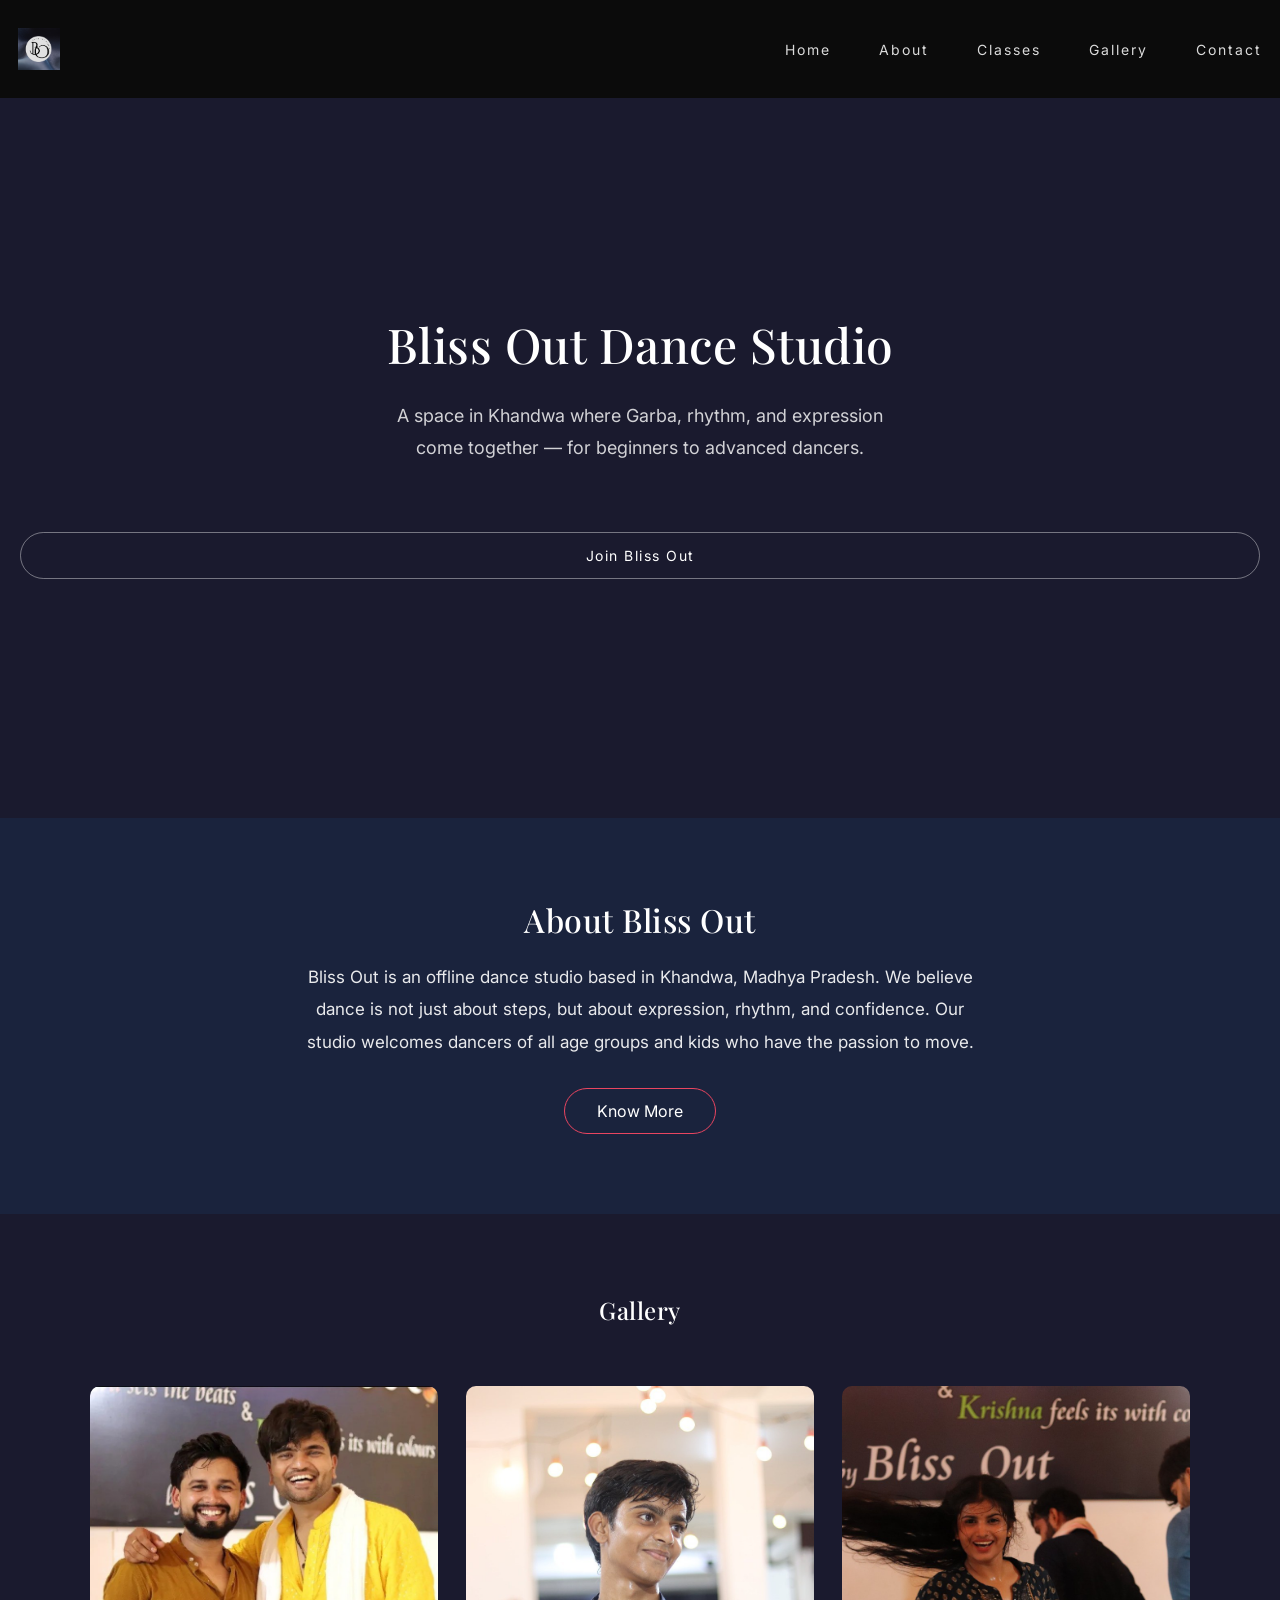
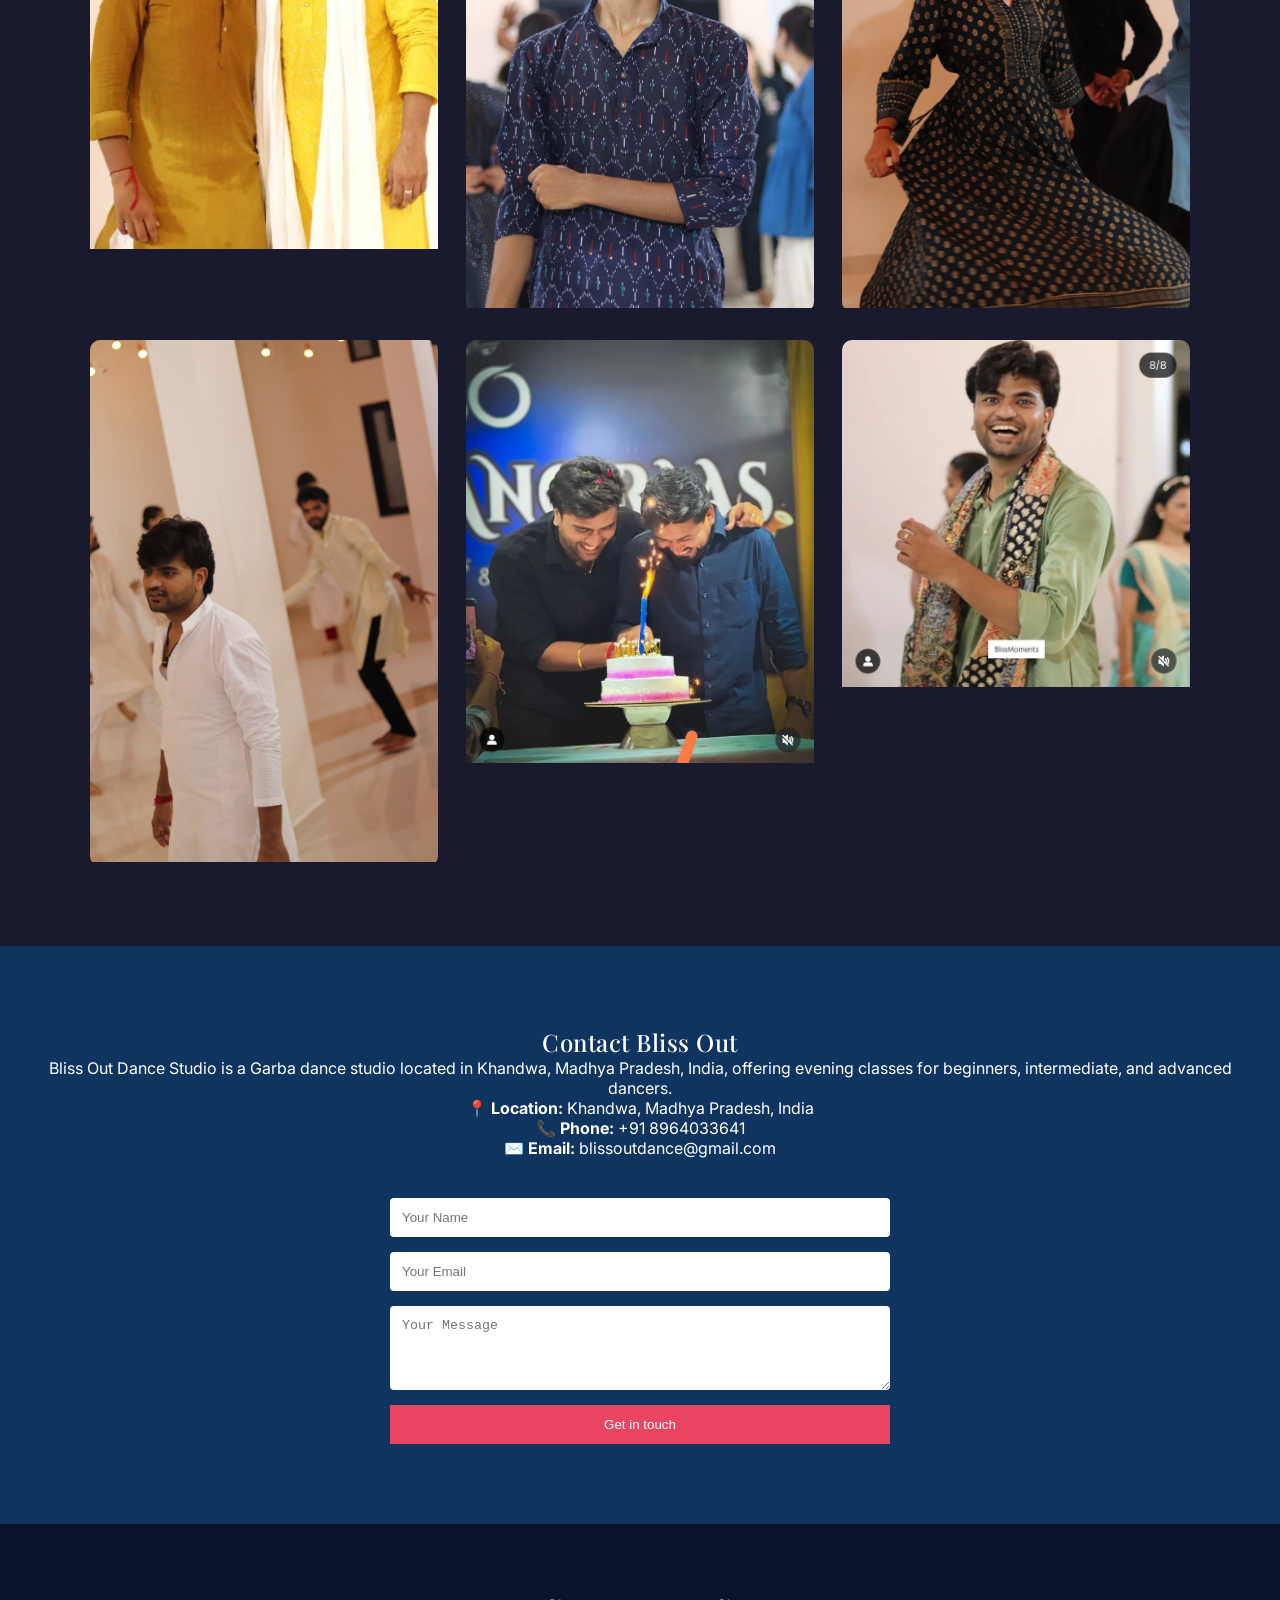
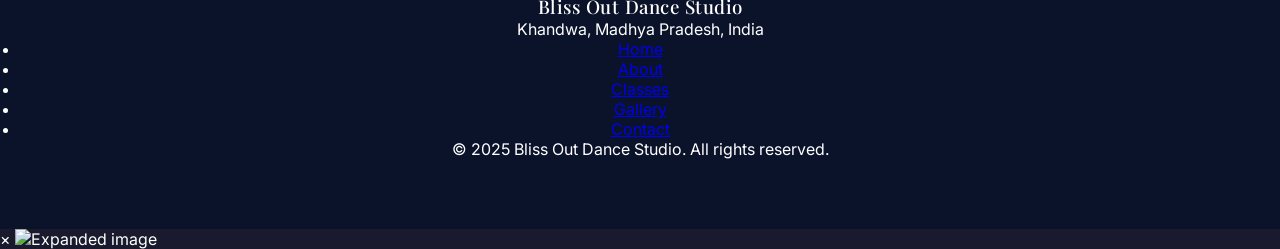
==== index.html @ 6390aa31 "update the pages" ====
<!DOCTYPE html>
<html lang="en">
<head>
    <meta charset="UTF-8">
    <meta name="viewport" content="width=device-width, initial-scale=1.0">
    <title>Bliss Out Dance Studio | Garba Classes in Khandwa</title>
    <meta name="description" content="Bliss Out Dance Studio in Khandwa offers professional Garba classes for beginners, intermediate and advanced dancers. Join our evening batches and dance with rhythm.">

    <link rel="preconnect" href="https://fonts.googleapis.com">
    <link rel="preconnect" href="https://fonts.gstatic.com" crossorigin>

    <link href="https://fonts.googleapis.com/css2?family=Inter:wght@300;400;500&family=Playfair+Display:wght@400;500;600&display=swap" rel="stylesheet">

    <!-- Link CSS -->
    <link rel="stylesheet" href="style.css">

</head>
<body>

    <!-- Header -->
   <header class="navbar">
    <div class="logo">
        <img src="images/logo.png" alt="Bliss Out Dance Studio Logo">
    </div>

    <div class="hamburger">
         <span></span>
         <span></span>
         <span></span>
    </div>
    <nav id="nav-menu">
        <ul>
            <li><a href="#home">Home</a></li>
            <li class="has-dropdown">
                 <a href="about.html">About</a>
                 <ul class="dropdown">
                     <li><a href="about.html">About Studio</a></li>
                     <li><a href="about.html#vision">Our Vision</a></li>
                 </ul>
            </li>
            <li><a href="classes.html">Classes</a></li>
            <li><a href="#gallery">Gallery</a></li>
            <li><a href="#contact">Contact</a></li>
        </ul>
    </nav>
   </header>

    <!-- Hero Section -->
    <section class="hero fade-in" id="home">
        <h1>Bliss Out Dance Studio</h1>

            <p>
                A space in Khandwa where Garba, rhythm, and expression
                come together — for beginners to advanced dancers.
            </p>

        <a href="classes.html" class="hero-cta">
            Join Bliss Out
        </a>
    </section>

    <!-- About Section -->
    <section class="about fade-in" id="about">
    <h2>About Bliss Out</h2>
    <p>
        Bliss Out is an offline dance studio based in Khandwa, Madhya Pradesh.
        We believe dance is not just about steps, but about expression, rhythm,
        and confidence. Our studio welcomes dancers of all age groups and
        kids who have the passion to move.
    </p>
    <a href="about.html" class="about-cta">Know More</a>
    </section>

    <div class="section-divider"></div>

    <!-- Gallery Section -->
    <section class="gallery fade-in" id="gallery">
    <h2>Gallery</h2>

    <div class="gallery-grid">
        <div class="gallery-item">
         <img src="images/dance1.jpg" alt="" onclick="openLightbox(this.src)">
        </div>

        <div class="gallery-item">
         <img src="images/dance2.jpg"alt="" onclick="openLightbox(this.src)">
        </div>

        <div class="gallery-item">
         <img src="images/dance3.jpg"alt="" onclick="openLightbox(this.src)">
        </div>

        <div class="gallery-item">
         <img src="images/dance4.jpg"alt="" onclick="openLightbox(this.src)">
        </div>

        <div class="gallery-item">
         <img src="images/dance5.jpg"alt="" onclick="openLightbox(this.src)">
        </div>

        <div class="gallery-item">
         <img src="images/dance6.jpg"alt="" onclick="openLightbox(this.src)">
        </div>

    </div>
    </section>

    <div class="section-divider"></div>

    <!-- Contact Section -->
    <section class="contact fade-in" id="contact">
    <h2>Contact Bliss Out</h2>

    <div class="contact-info">
       <p>
        Bliss Out Dance Studio is a Garba dance studio located in Khandwa, Madhya Pradesh, India,
        offering evening classes for beginners, intermediate, and advanced dancers.
       </p>
        <p><strong>📍 Location:</strong> Khandwa, Madhya Pradesh, India</p>
        <p><strong>📞 Phone:</strong> +91 8964033641</p>
        <p><strong>✉️ Email:</strong> blissoutdance@gmail.com</p>
    </div>

    <form class="contact-form">
        <input type="text" placeholder="Your Name" required>
        <input type="email" placeholder="Your Email" required>
        <textarea placeholder="Your Message" rows="4" required></textarea>
        <button type="submit">Get in touch</button>
    </form>
    </section>

    <!-- Footer -->
    <footer class="footer">
    <div class="footer-content">
        <h3>Bliss Out Dance Studio</h3>
        <p>Khandwa, Madhya Pradesh, India</p>

        <ul class="footer-links">
         <li><a href="index.html">Home</a></li>
         <li><a href="about.html">About</a></li>
         <li><a href="classes.html">Classes</a></li>
         <li><a href="index.html#gallery">Gallery</a></li>
         <li><a href="index.html#contact">Contact</a></li>
        </ul>

        <p class="copyright">
            © 2025 Bliss Out Dance Studio. All rights reserved.
        </p>
    </div>
    </footer>

    <!-- Lightbox -->
    <div class="lightbox" id="lightbox">
     <span class="close">&times;</span>
     <img id="lightbox-img" src="" alt="Expanded image">
    </div>

    <script src="script.js"></script>

</body>
</html>
---- style.css ----
/* ================= RESET ================= */
* {
    margin: 0;
    padding: 0;
    box-sizing: border-box;
}

/* ================= BASE ================= */
body {
    background-color: #1a1a2e;
    color: white;
    font-family: 'Inter', sans-serif;
    font-weight: 400;
}

html {
    scroll-behavior: smooth;
}

h1, h2, h3 {
    font-family: 'Playfair Display', serif;
    font-weight: 500;
    letter-spacing: 0.5px;
}

/* FIX: sections must have spacing */
section {
    position: relative;
    padding: 80px 20px;
}

/* ================= NAVBAR ================= */
.navbar {
    display: flex;
    justify-content: space-between;
    align-items: center;
    padding: 28px 18px;
    background-color: #0b0b0b;
    box-shadow: none;
    position: sticky;
    top: 0;
    z-index: 2000;
}

.logo {
    display: flex;
    align-items: center;
}

.logo img {
    height: 42px;      /* perfect for desktop */
    width: auto;
}

/* Nav Menu */
#nav-menu ul {
    list-style: none;
    display: flex;
    gap: 48px;
}

#nav-menu ul li a {
    color: #ffffff;
    text-decoration: none;

    font-size: 14px;
    font-weight: 400;
    letter-spacing: 2px;

    opacity: 0.85;
    transition: opacity 0.3s ease;
}

#nav-menu ul li a:hover {
    opacity: 1;
}

/* Dropdown */
.has-dropdown {
    position: relative;
}

.dropdown {
    position: absolute;
    top: 140%;
    left: 0;
    background-color: #0b0b0b;
    padding: 12px 0;
    min-width: 200px;
    opacity: 0;
    visibility: hidden;
    transform: translateY(6px);
    transition:  0.3s ease;
}

.has-dropdown:hover .dropdown {
    opacity: 1;
    visibility: visible;
    transform: translateY(0);
}

.dropdown li {
    padding: 8px 20px;
}

/* ================= HERO ================= */
.hero {
    min-height: 80vh;
    display: flex;
    flex-direction: column;
    justify-content: center;
    text-align: center;

    padding-top: 60px;
}

.hero h1 {
    font-size: 48px;
    line-height: 1.15;
    max-width: 900px;
    margin: 0 auto;
}

.hero p {
    max-width: 520px;
    margin: 28px auto;
    font-size: 18px;
    line-height: 1.8;
    opacity: 0.8;
}

/* CTA */
.hero-cta {
    display: inline-block;
    margin-top: 40px;

    padding: 14px 36px;
    font-size: 14px;
    letter-spacing: 1.5px;

    background-color: transparent;
    color: white;
    text-decoration: none;

    border: 1px solid rgba(255,255,255,0.4);
    border-radius: 30px;

    transition: all 0.3s ease;
}

.hero-cta:hover {
    background-color: white;
    color: #0b0b0b;
}

/* ================= ABOUT ================= */
.about {
    background-color: #1a233d;
    text-align: center;
}

.about h2 {
    font-size: 32px;
    margin-bottom: 20px;
}

.about p {
    max-width: 700px;
    margin: auto;
    font-size: 17px;
    line-height: 1.9;
    opacity: 0.9;
}

.about-cta {
    display: inline-block;
    margin-top: 30px;
    padding: 12px 32px;
    border: 1px solid #e94560;
    border-radius: 30px;
    color: white;
    text-decoration: none;
}

.about-cta:hover {
    background-color: #e94560;
}

/* ================= GALLERY ================= */
.gallery {
    background-color: #1a1a2e;
    text-align: center;
}

.gallery-grid {
    display: grid;
    grid-template-columns: repeat(auto-fit, minmax(260px, 1fr));
    gap: 28px;
    max-width: 1100px;
    margin: 60px auto 0;
}

.gallery-item {
    overflow: hidden;
    border-radius: 10px;
}

.gallery-item img {
    width: 100%;
    transition: transform 0.6s ease;
}

.gallery-item:hover img {
    transform: scale(1.05);
}

/* ================= CLASSES ================= */
.classes {
    background-color: #1a1a2e;
    text-align: center;
}

.batch-cards {
    display: grid;
    grid-template-columns: repeat(auto-fit, minmax(280px, 1fr));
    gap: 35px;
    margin-top: 50px;
}

.batch-card {
    background: linear-gradient(180deg, #161616, #0f0f0f);
    padding: 35px;
    border-radius: 16px;
    transition: transform 0.3s ease;
}

.batch-card:hover {
    transform: translateY(-10px);
}

/* ================= CONTACT ================= */
.contact {
    background-color: #0f3460;
    text-align: center;
}

.contact-form {
    max-width: 500px;
    margin: 40px auto 0;
    display: flex;
    flex-direction: column;
    gap: 15px;
}

.contact-form input,
.contact-form textarea,
.contact-form select {
    padding: 12px;
    border-radius: 4px;
    border: none;
}

.contact-form button {
    background-color: #e94560;
    color: white;
    padding: 12px;
    border: none;
    cursor: pointer;
}

/* ================= FOOTER ================= */
.footer {
    background-color: #0b132b;
    padding: 70px 20px;
    text-align: center;
}

/* ================= FADE IN ================= */
.fade-in {
    opacity: 1; /* FIX: visible by default */
    transform: translateY(0);
}

/* ================= ENTRY PASS ================= */
.entry-pass {
    display: flex;
    justify-content: center;
    margin-top: 30px;
}

.pass-card {
    background: linear-gradient(180deg, #111, #000);
    border-radius: 16px;
    padding: 30px;
    width: 100%;
    max-width: 380px;
    text-align: left;
    box-shadow: 0 10px 30px rgba(0,0,0,0.4);
}

.pass-card h3 {
    text-align: center;
    margin-bottom: 20px;
    color: #e94560;
}

.pass-card p {
    font-size: 15px;
    margin-bottom: 10px;
    opacity: 0.9;
}

.pass-card .pass-id {
    margin-top: 15px;
    font-size: 13px;
    opacity: 0.7;
    text-align: center;
}
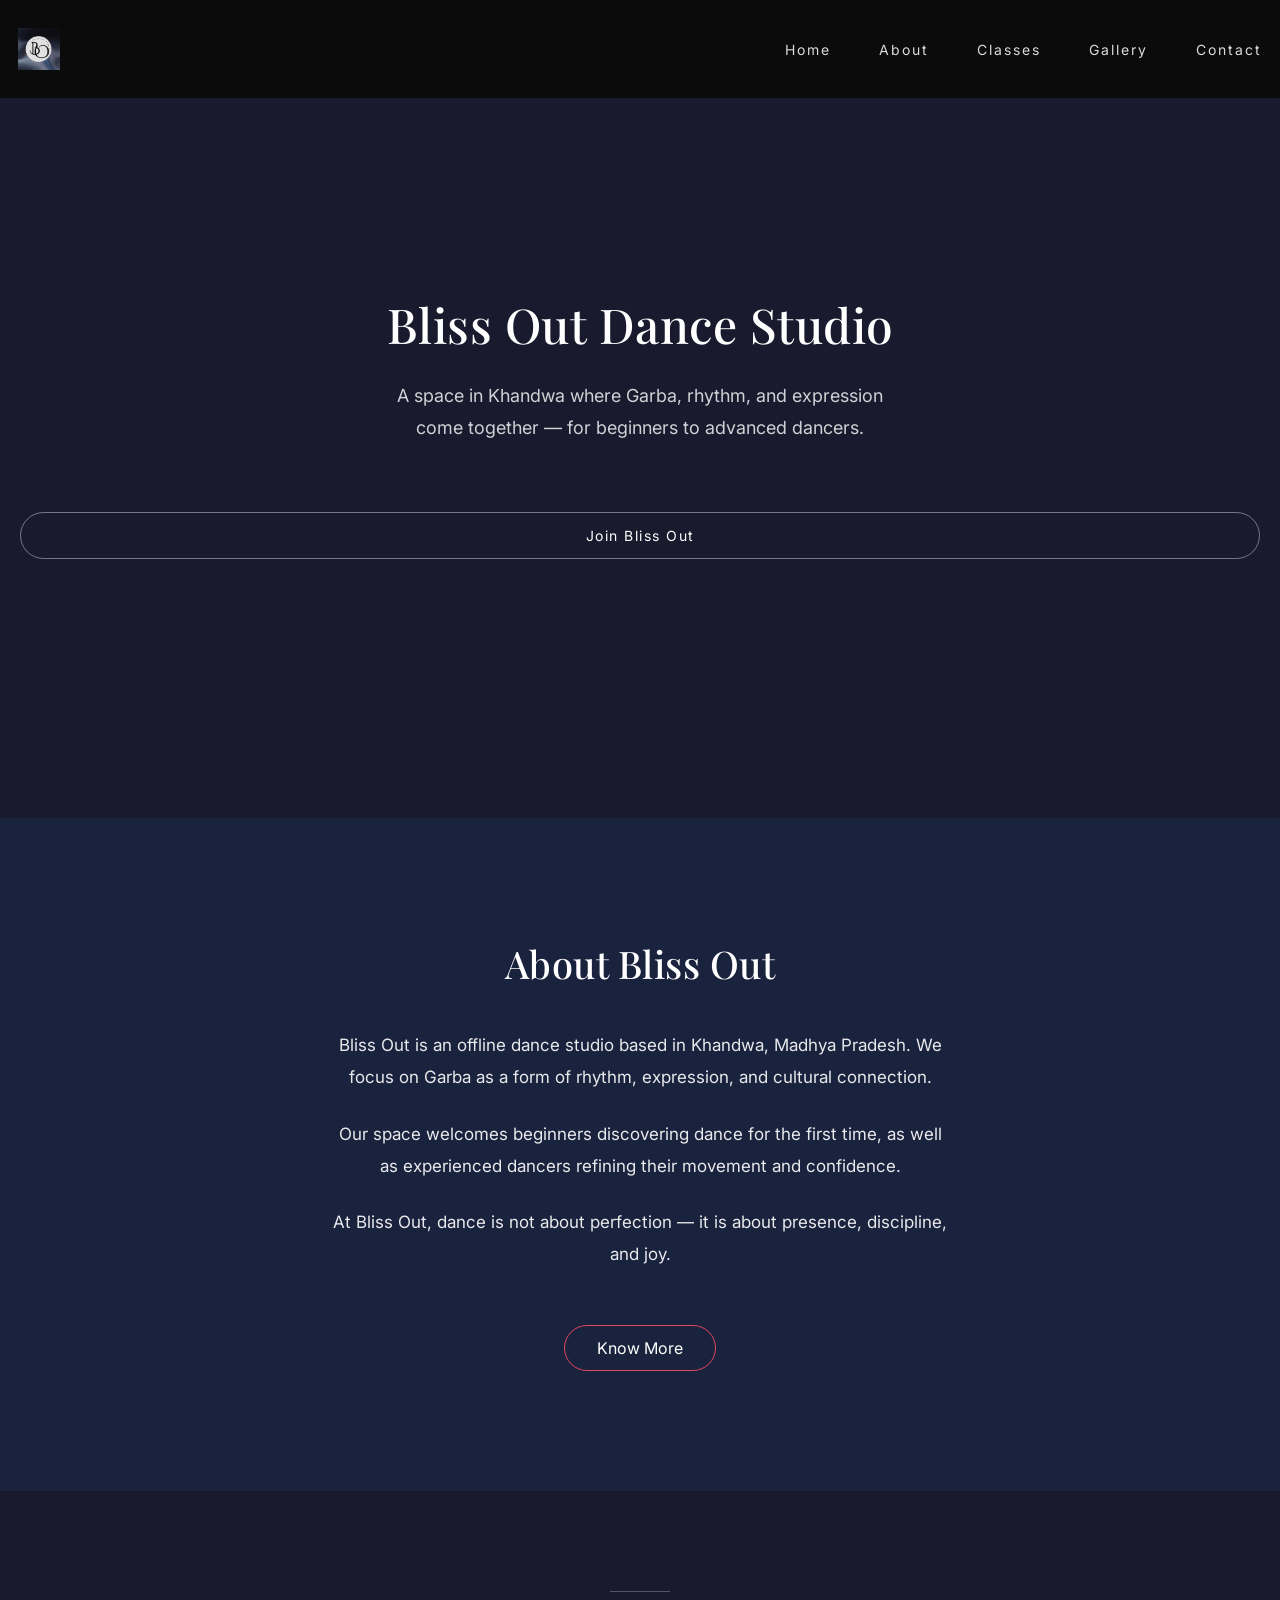
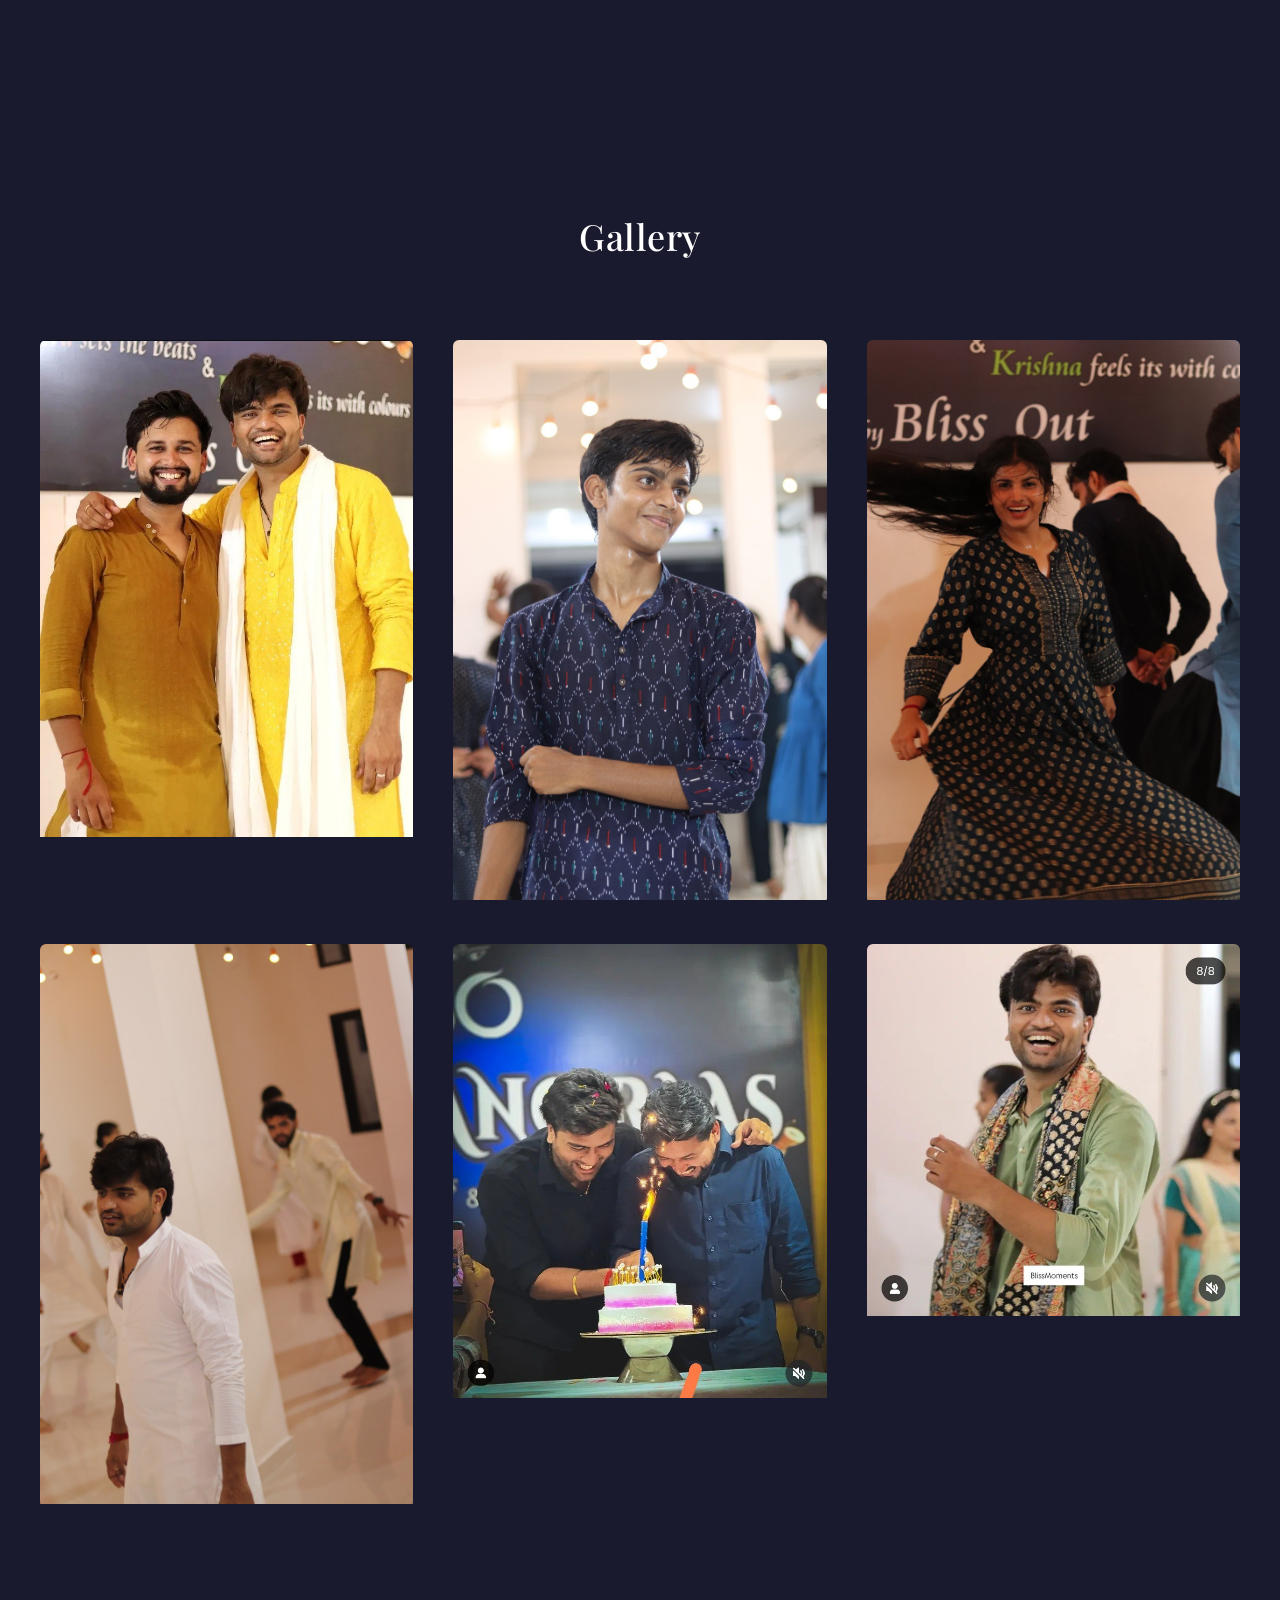
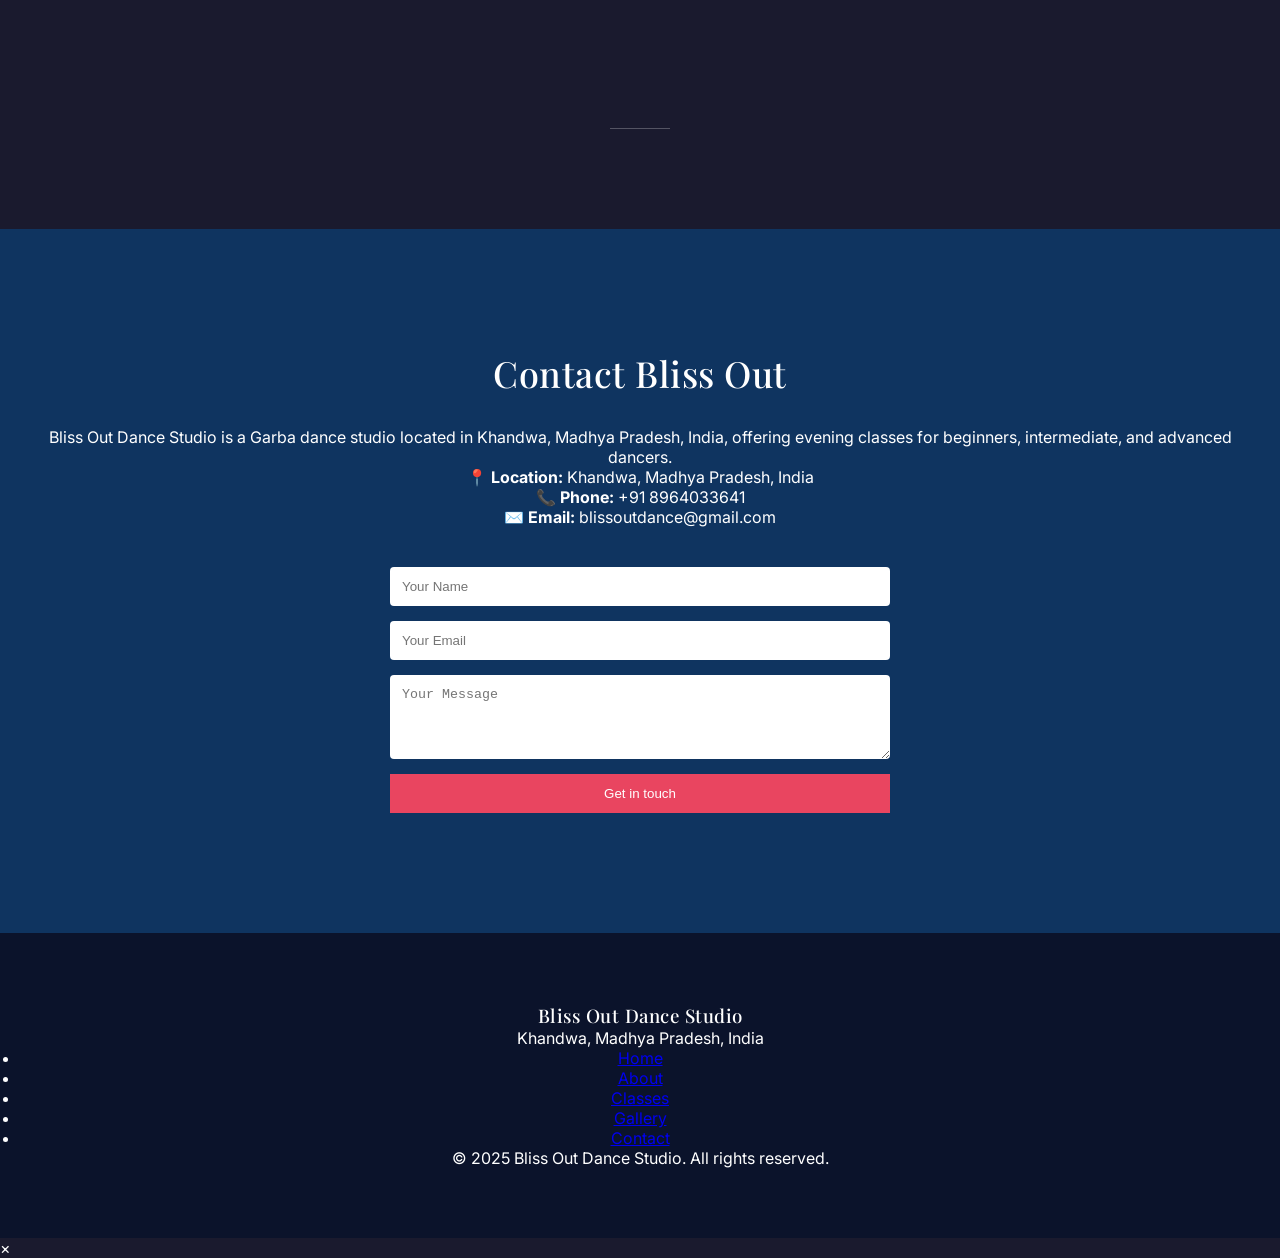
==== commit c2efe984: "update about section" ====
--- a/index.html
+++ b/index.html
@@ -20,7 +20,7 @@
     <!-- Header -->
    <header class="navbar">
     <div class="logo">
-        <img src="images/logo.png" alt="Bliss Out Dance Studio Logo">
+        <img src="images/logo.png" Bliss Out Dance Studio Logo">
     </div>
 
     <div class="hamburger">
@@ -62,12 +62,22 @@
     <!-- About Section -->
     <section class="about fade-in" id="about">
     <h2>About Bliss Out</h2>
+
     <p>
-        Bliss Out is an offline dance studio based in Khandwa, Madhya Pradesh.
-        We believe dance is not just about steps, but about expression, rhythm,
-        and confidence. Our studio welcomes dancers of all age groups and
-        kids who have the passion to move.
+    Bliss Out is an offline dance studio based in Khandwa, Madhya Pradesh.
+    We focus on Garba as a form of rhythm, expression, and cultural connection.
     </p>
+
+    <p>
+    Our space welcomes beginners discovering dance for the first time,
+    as well as experienced dancers refining their movement and confidence.
+    </p>
+
+    <p>
+    At Bliss Out, dance is not about perfection —
+    it is about presence, discipline, and joy.
+    </p>
+
     <a href="about.html" class="about-cta">Know More</a>
     </section>
 
@@ -79,27 +89,27 @@
 
     <div class="gallery-grid">
         <div class="gallery-item">
-         <img src="images/dance1.jpg" alt="" onclick="openLightbox(this.src)">
+         <img src="images/dance1.jpg" >
         </div>
 
         <div class="gallery-item">
-         <img src="images/dance2.jpg"alt="" onclick="openLightbox(this.src)">
+         <img src="images/dance2.jpg">
         </div>
 
         <div class="gallery-item">
-         <img src="images/dance3.jpg"alt="" onclick="openLightbox(this.src)">
+         <img src="images/dance3.jpg">
         </div>
 
         <div class="gallery-item">
-         <img src="images/dance4.jpg"alt="" onclick="openLightbox(this.src)">
+         <img src="images/dance4.jpg">
         </div>
 
         <div class="gallery-item">
-         <img src="images/dance5.jpg"alt="" onclick="openLightbox(this.src)">
+         <img src="images/dance5.jpg">
         </div>
 
         <div class="gallery-item">
-         <img src="images/dance6.jpg"alt="" onclick="openLightbox(this.src)">
+         <img src="images/dance6.jpg">
         </div>
 
     </div>
@@ -152,7 +162,7 @@
     <!-- Lightbox -->
     <div class="lightbox" id="lightbox">
      <span class="close">&times;</span>
-     <img id="lightbox-img" src="" alt="Expanded image">
+     <img id="lightbox-img" src="" Expanded image">
     </div>
 
     <script src="script.js"></script>
--- a/style.css
+++ b/style.css
@@ -26,7 +26,20 @@
 /* FIX: sections must have spacing */
 section {
     position: relative;
-    padding: 80px 20px;
+    padding: 120px 20px;
+}
+
+section h2 {
+    font-size: 36px;
+    margin-bottom: 30px;
+    text-align: center;
+}
+
+.section-divider {
+    width: 60px;
+    height: 1px;
+    background-color: rgba(255,255,255,0.25);
+    margin: 100px auto;
 }
 
 /* ================= NAVBAR ================= */
@@ -160,16 +173,20 @@
 }
 
 .about h2 {
-    font-size: 32px;
-    margin-bottom: 20px;
+    font-size: 38px;
+    margin-bottom: 40px;
 }
 
 .about p {
-    max-width: 700px;
-    margin: auto;
+    max-width: 620px;
+    margin: 0 auto 24px;
     font-size: 17px;
     line-height: 1.9;
     opacity: 0.9;
+}
+
+.about p + p {
+    margin-top: 24px;
 }
 
 .about-cta {
@@ -194,24 +211,26 @@
 
 .gallery-grid {
     display: grid;
-    grid-template-columns: repeat(auto-fit, minmax(260px, 1fr));
-    gap: 28px;
-    max-width: 1100px;
-    margin: 60px auto 0;
+    grid-template-columns: repeat(auto-fit, minmax(300px, 1fr));
+    gap: 40px;
+
+    max-width: 1200px;
+    margin: 80px auto 0;
 }
 
 .gallery-item {
     overflow: hidden;
-    border-radius: 10px;
+    border-radius: 6px;
 }
 
 .gallery-item img {
     width: 100%;
-    transition: transform 0.6s ease;
+    transition: transform 0.6s ease, opacity 0.6s ease;
 }
 
 .gallery-item:hover img {
-    transform: scale(1.05);
+    transform: translateY(-4px);
+    opacity: 0.95;
 }
 
 /* ================= CLASSES ================= */
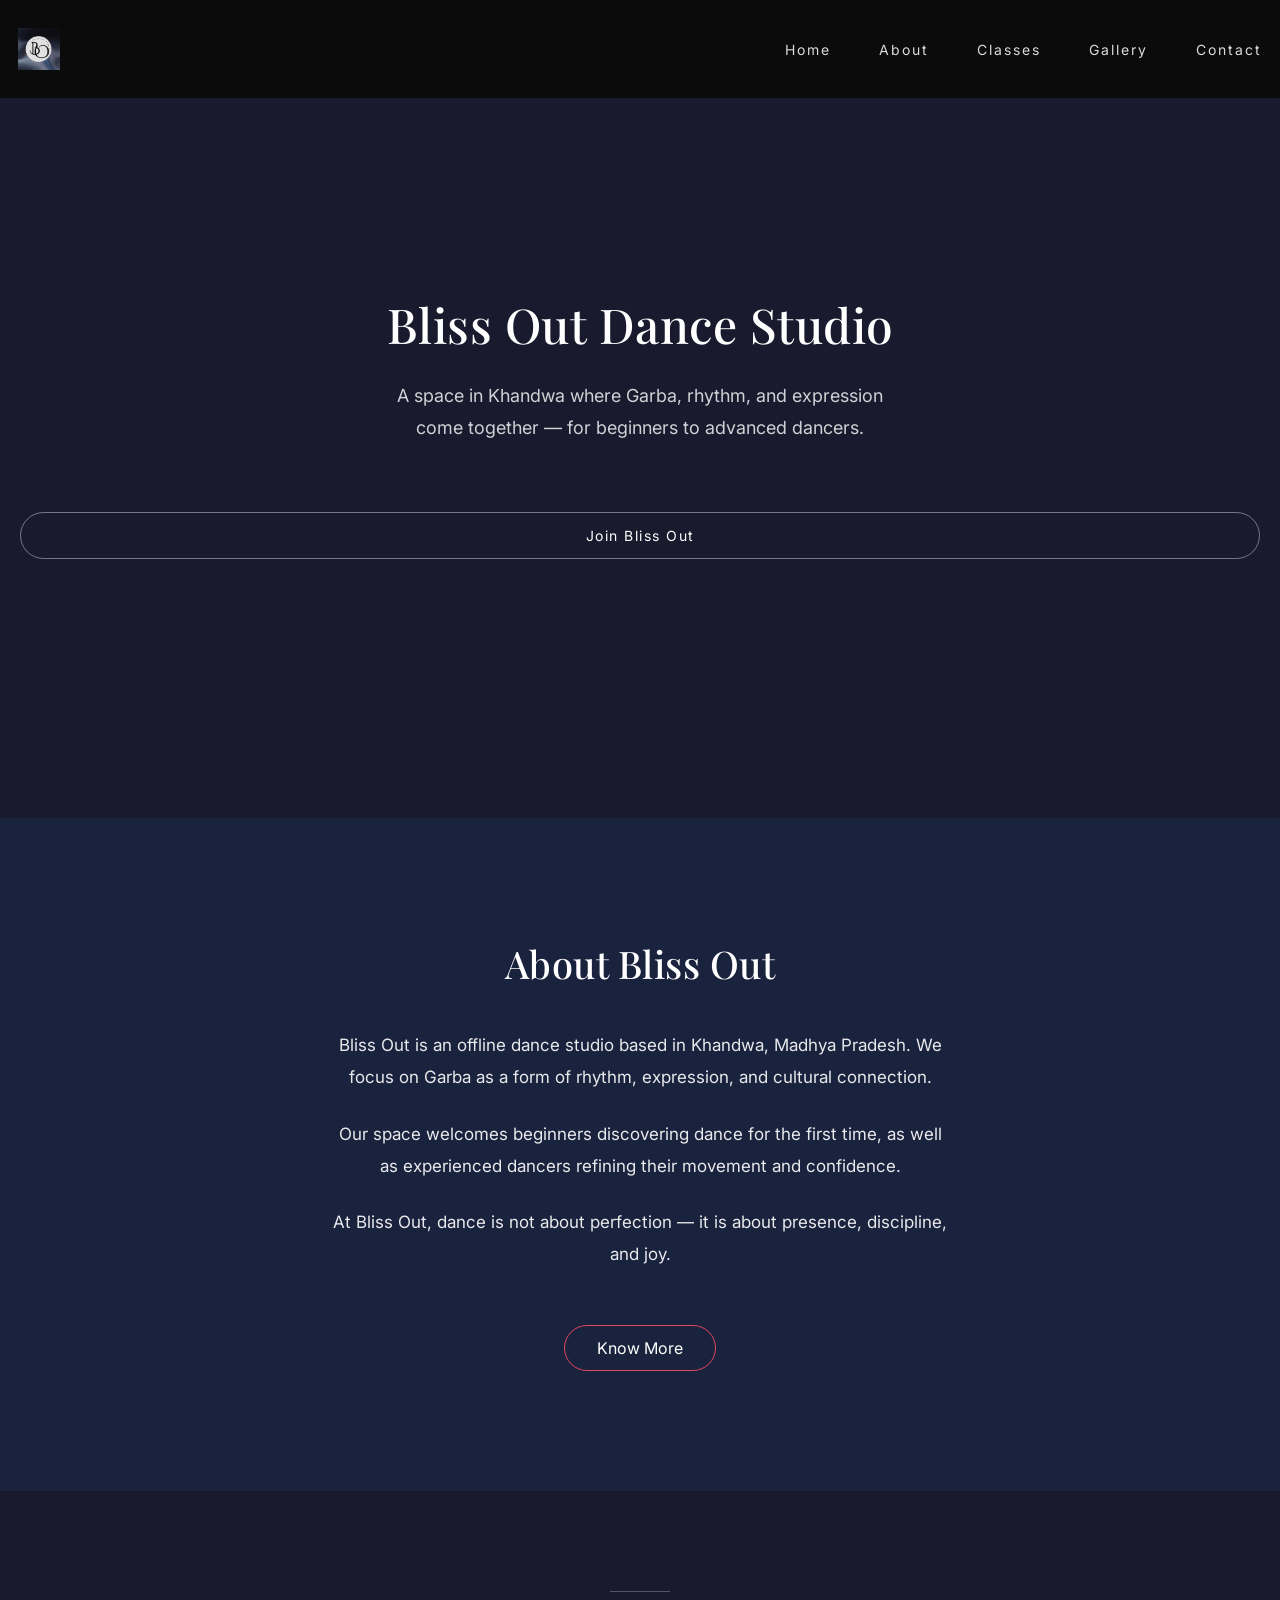
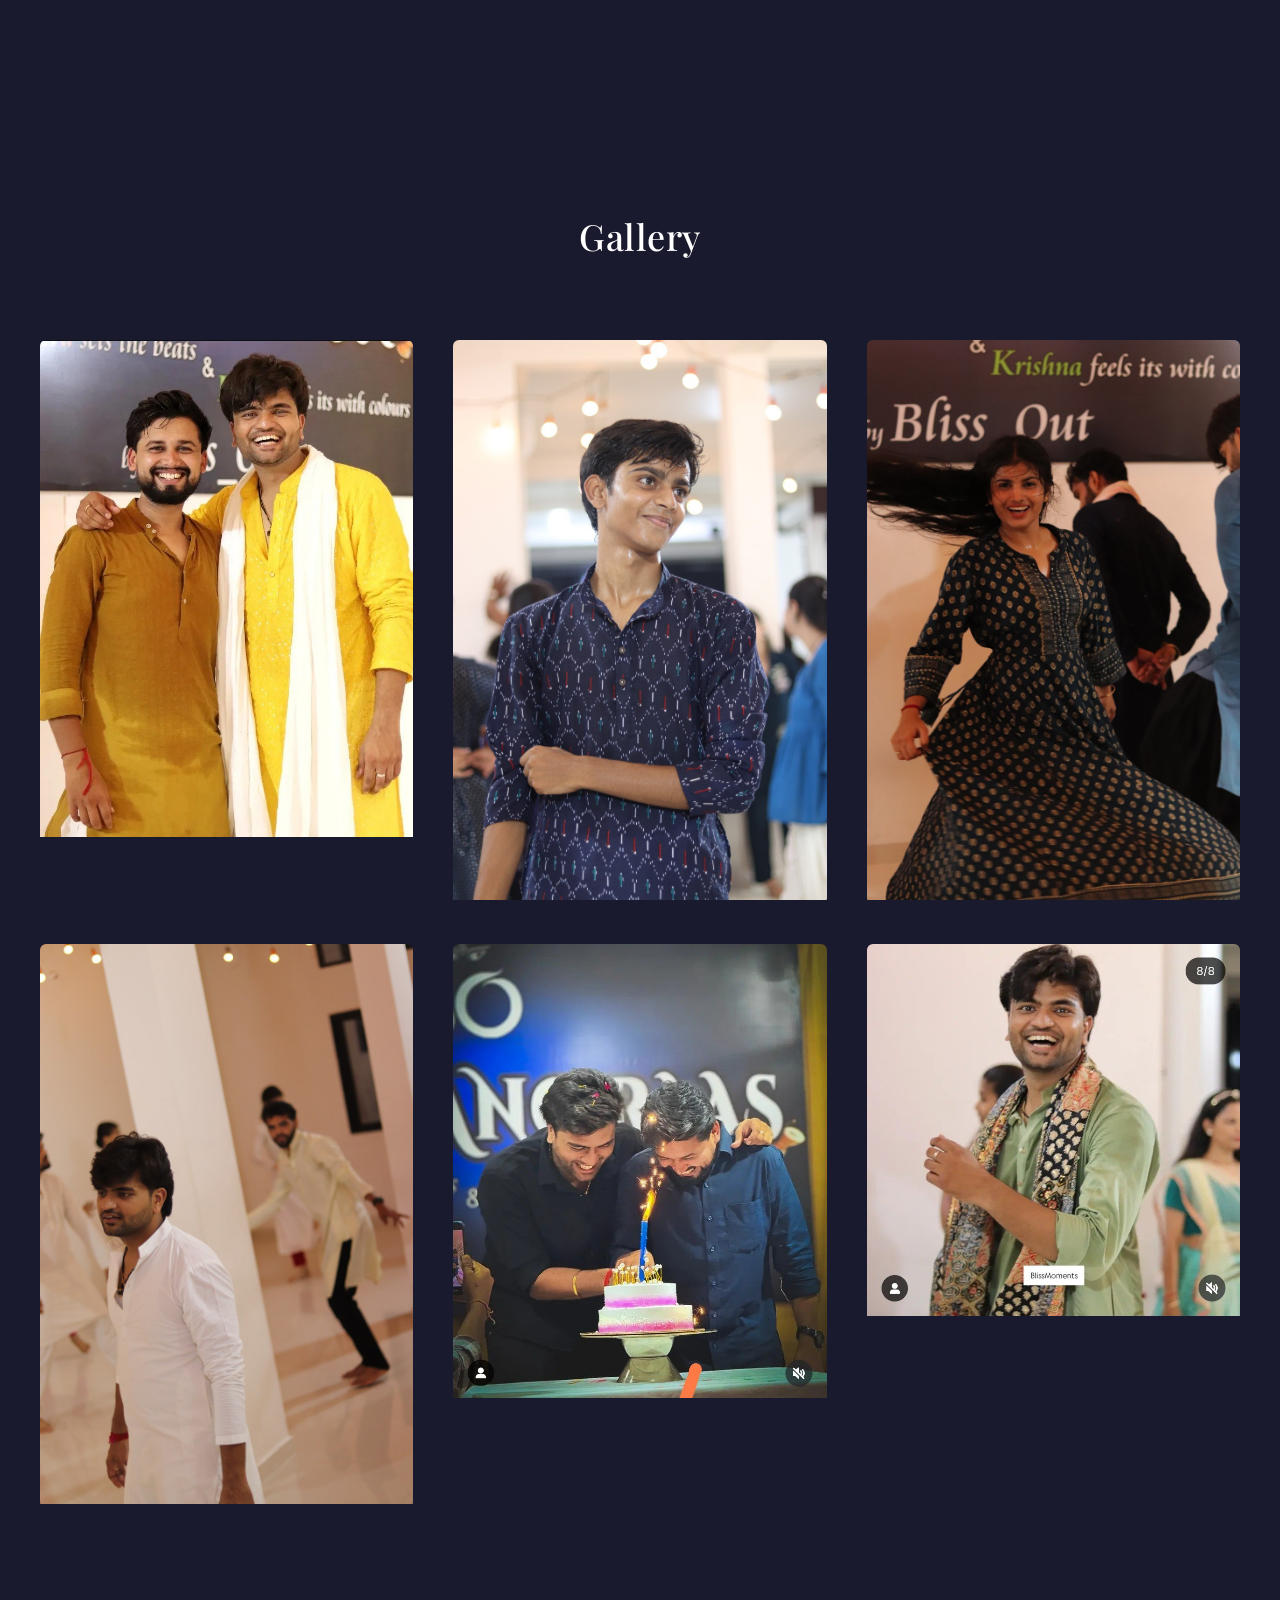
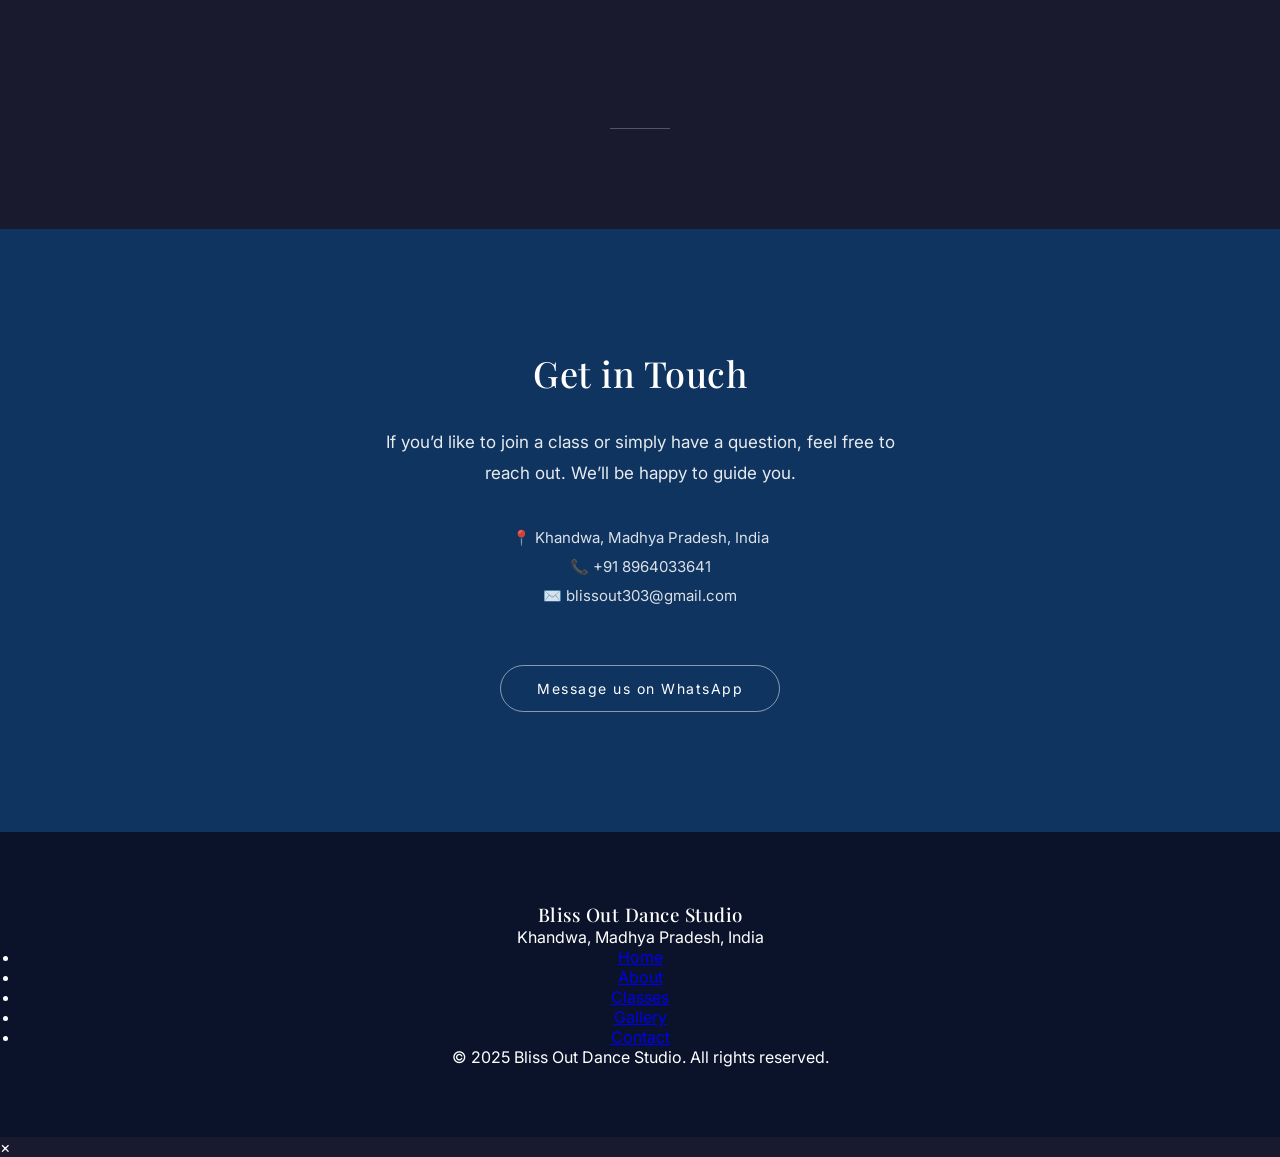
==== commit cef430df: "update contact section" ====
--- a/index.html
+++ b/index.html
@@ -119,24 +119,22 @@
 
     <!-- Contact Section -->
     <section class="contact fade-in" id="contact">
-    <h2>Contact Bliss Out</h2>
+        <h2>Get in Touch</h2>
 
-    <div class="contact-info">
-       <p>
-        Bliss Out Dance Studio is a Garba dance studio located in Khandwa, Madhya Pradesh, India,
-        offering evening classes for beginners, intermediate, and advanced dancers.
-       </p>
-        <p><strong>📍 Location:</strong> Khandwa, Madhya Pradesh, India</p>
-        <p><strong>📞 Phone:</strong> +91 8964033641</p>
-        <p><strong>✉️ Email:</strong> blissoutdance@gmail.com</p>
-    </div>
+        <p class="contact-intro">
+            If you’d like to join a class or simply have a question,
+            feel free to reach out. We’ll be happy to guide you.
+        </p>
 
-    <form class="contact-form">
-        <input type="text" placeholder="Your Name" required>
-        <input type="email" placeholder="Your Email" required>
-        <textarea placeholder="Your Message" rows="4" required></textarea>
-        <button type="submit">Get in touch</button>
-    </form>
+        <div class="contact-info">
+            <p><strong>📍</strong> Khandwa, Madhya Pradesh, India</p>
+            <p><strong>📞</strong> +91 8964033641</p>
+            <p><strong>✉️</strong> blissout303@gmail.com</p>
+        </div>
+
+        <a href="https://wa.me/918964033641" class="contact-cta" target="_blank">
+            Message us on WhatsApp
+        </a>
     </section>
 
     <!-- Footer -->
--- a/style.css
+++ b/style.css
@@ -241,20 +241,40 @@
 
 .batch-cards {
     display: grid;
-    grid-template-columns: repeat(auto-fit, minmax(280px, 1fr));
-    gap: 35px;
-    margin-top: 50px;
+    grid-template-columns: repeat(auto-fit, minmax(320px, 1fr));
+    gap: 60px;
+    margin-top: 80px;
 }
 
 .batch-card {
-    background: linear-gradient(180deg, #161616, #0f0f0f);
-    padding: 35px;
-    border-radius: 16px;
-    transition: transform 0.3s ease;
+    background-color: rgba(255,255,255,0.03);
+    padding: 40px;
+    border-radius: 6px;
+
+    text-align: left;
+    transition: transform 0.3s ease, background-color 0.3s ease;
 }
 
 .batch-card:hover {
-    transform: translateY(-10px);
+    transform: translateY(-4px);
+    background-color: rgba(255,255,255,0.06);
+}
+
+.batch-card h3 {
+    font-size: 22px;
+    margin-bottom: 10px;
+}
+
+.batch-card .time {
+    font-size: 14px;
+    opacity: 0.7;
+    margin-bottom: 20px;
+}
+
+.batch-card .desc {
+    font-size: 15px;
+    line-height: 1.7;
+    opacity: 0.85;
 }
 
 /* ================= CONTACT ================= */
@@ -263,28 +283,39 @@
     text-align: center;
 }
 
-.contact-form {
-    max-width: 500px;
-    margin: 40px auto 0;
-    display: flex;
-    flex-direction: column;
-    gap: 15px;
-}
-
-.contact-form input,
-.contact-form textarea,
-.contact-form select {
-    padding: 12px;
-    border-radius: 4px;
-    border: none;
-}
-
-.contact-form button {
-    background-color: #e94560;
+.contact-intro {
+    max-width: 520px;
+    margin: 30px auto 40px;
+    font-size: 17px;
+    line-height: 1.8;
+    opacity: 0.9;
+}
+
+.contact-info p {
+    margin-bottom: 10px;
+    font-size: 15px;
+    opacity: 0.85;
+}
+
+.contact-cta {
+    display: inline-block;
+    margin-top: 50px;
+
+    padding: 14px 36px;
+    font-size: 14px;
+    letter-spacing: 1.5px;
+
+    border: 1px solid rgba(255,255,255,0.5);
+    border-radius: 30px;
+
     color: white;
-    padding: 12px;
-    border: none;
-    cursor: pointer;
+    text-decoration: none;
+    transition: all 0.3s ease;
+}
+
+.contact-cta:hover {
+    background-color: white;
+    color: #0b0b0b;
 }
 
 /* ================= FOOTER ================= */
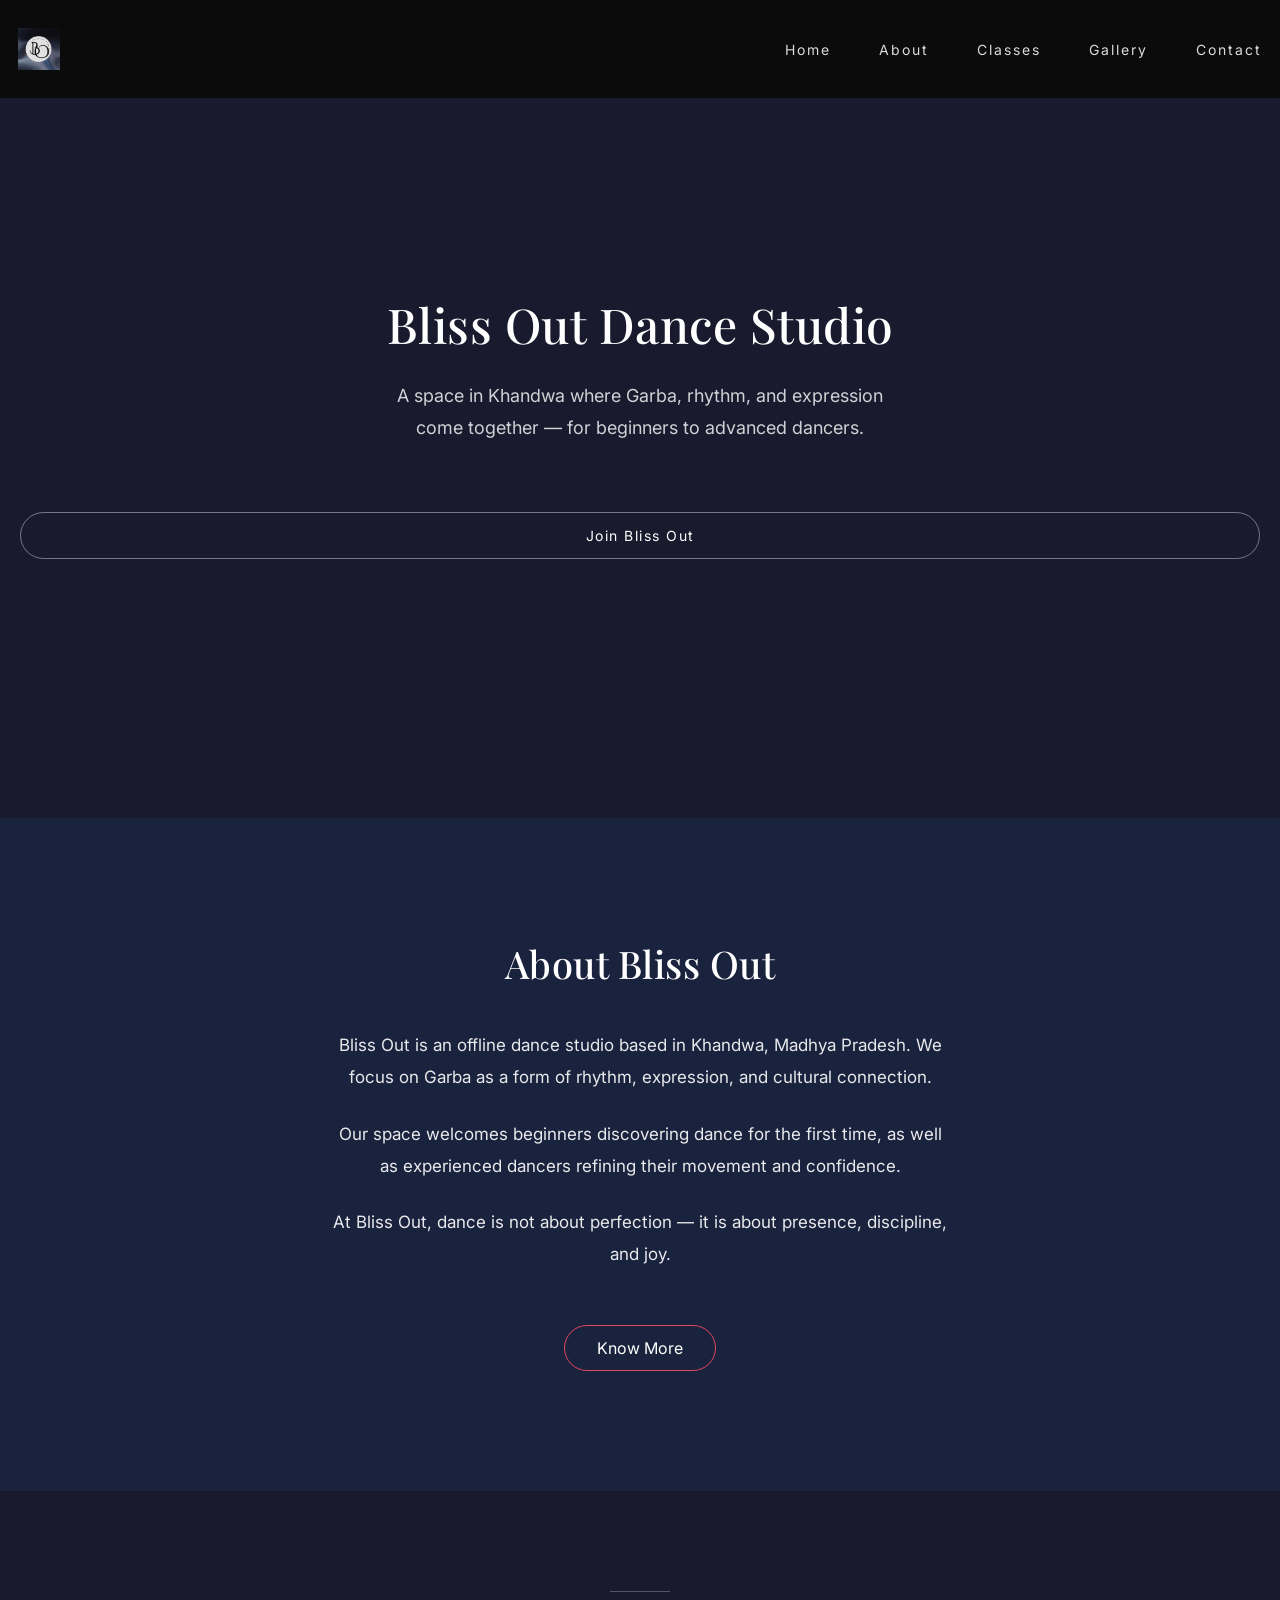
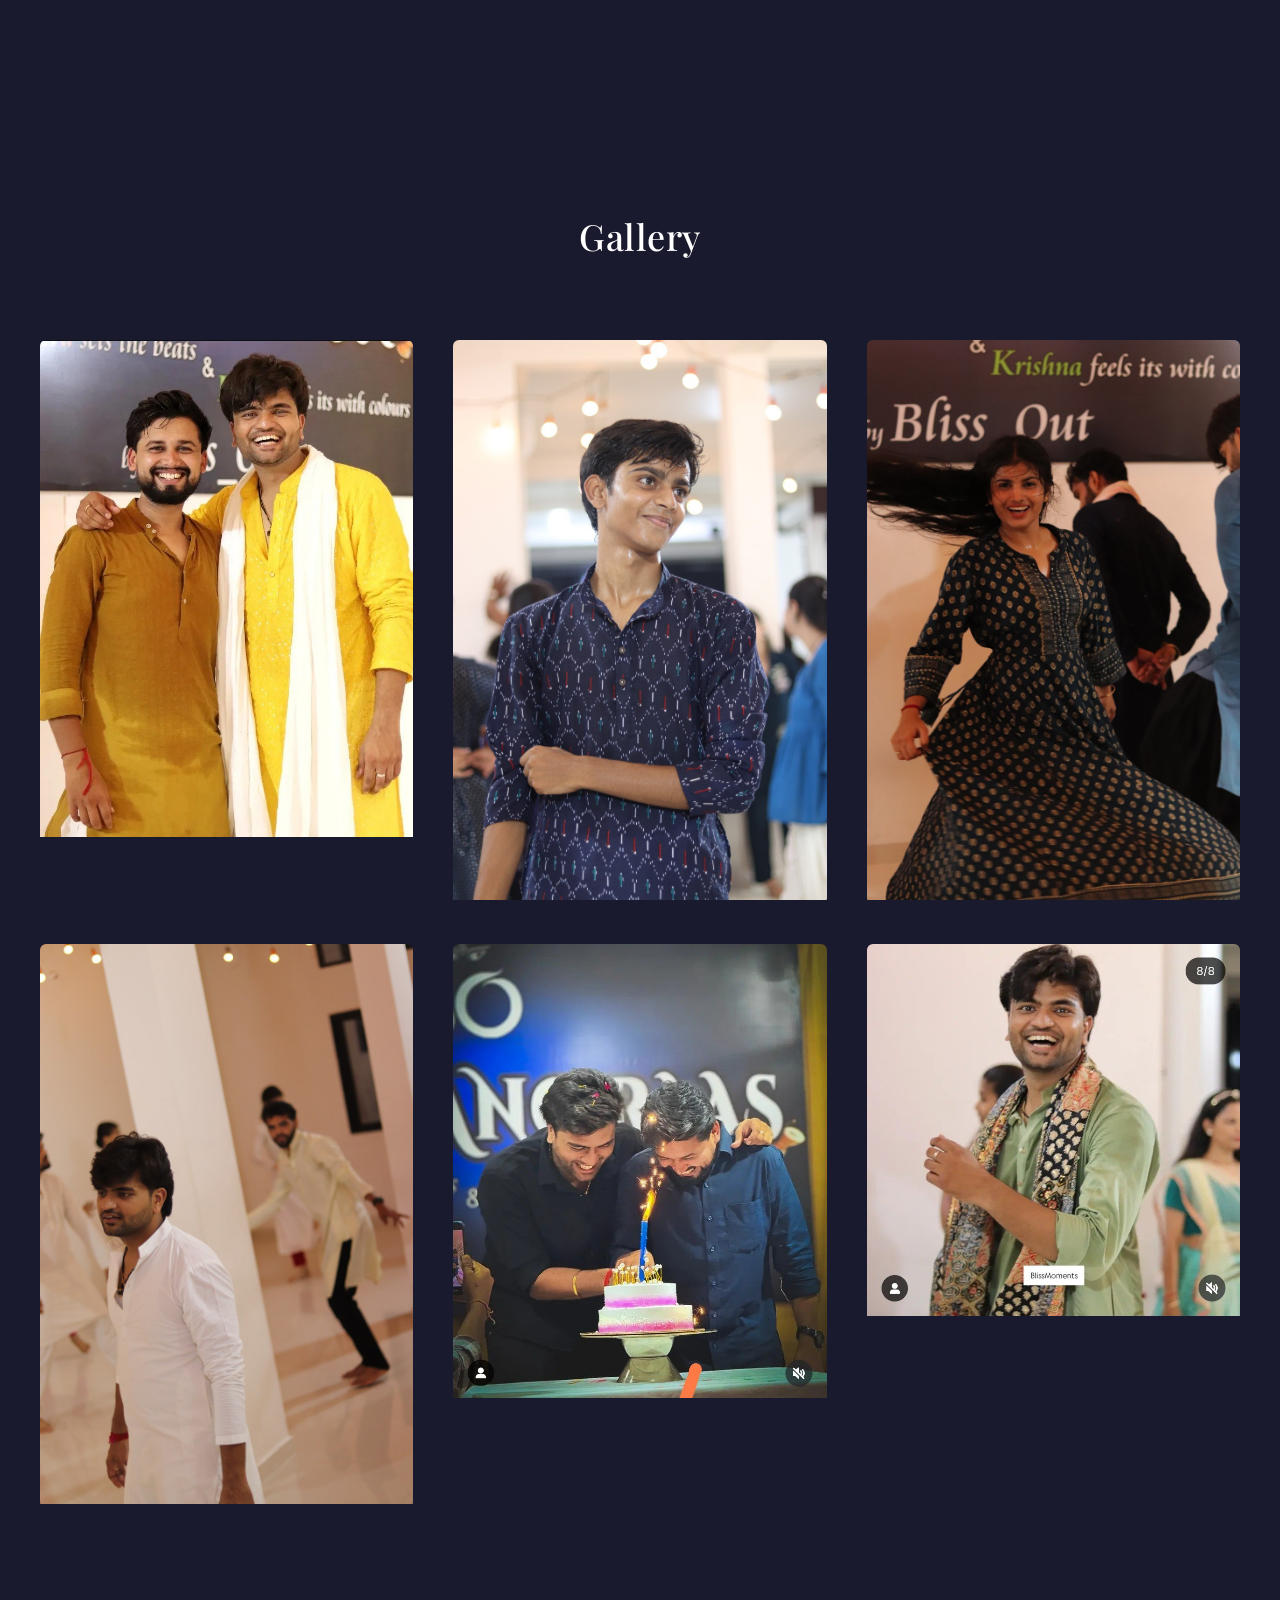
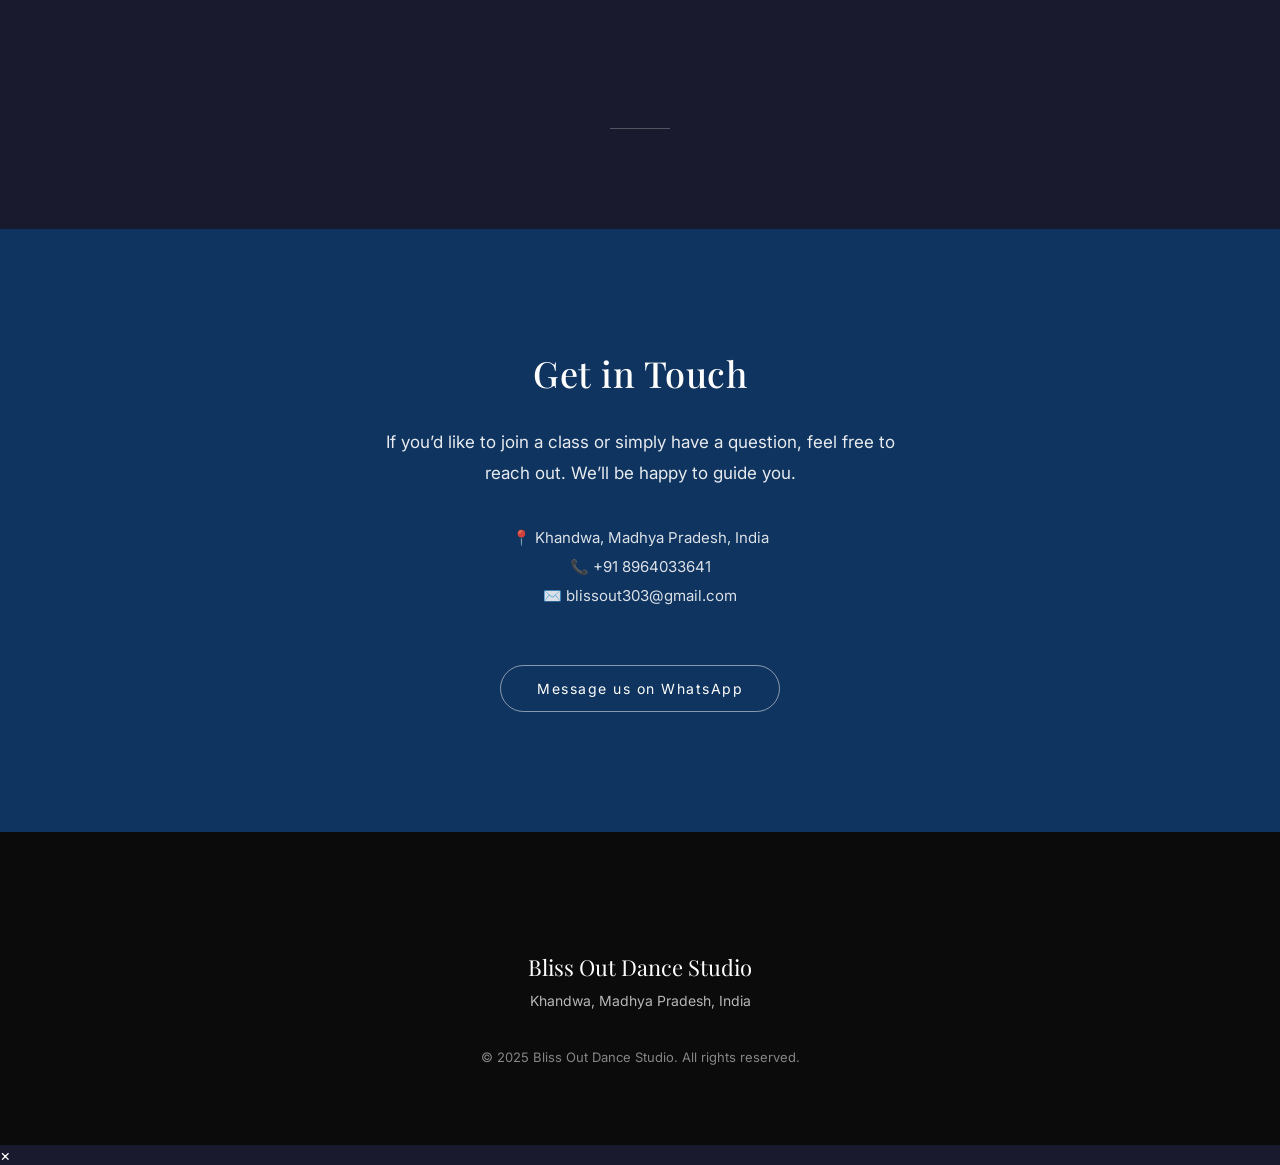
==== commit 3e2fc261: "update index.html" ====
--- a/index.html
+++ b/index.html
@@ -139,22 +139,12 @@
 
     <!-- Footer -->
     <footer class="footer">
-    <div class="footer-content">
-        <h3>Bliss Out Dance Studio</h3>
-        <p>Khandwa, Madhya Pradesh, India</p>
+        <p class="footer-brand">Bliss Out Dance Studio</p>
+        <p class="footer-location">Khandwa, Madhya Pradesh, India</p>
 
-        <ul class="footer-links">
-         <li><a href="index.html">Home</a></li>
-         <li><a href="about.html">About</a></li>
-         <li><a href="classes.html">Classes</a></li>
-         <li><a href="index.html#gallery">Gallery</a></li>
-         <li><a href="index.html#contact">Contact</a></li>
-        </ul>
-
-        <p class="copyright">
+        <p class="footer-copy">
             © 2025 Bliss Out Dance Studio. All rights reserved.
         </p>
-    </div>
     </footer>
 
     <!-- Lightbox -->
--- a/style.css
+++ b/style.css
@@ -320,9 +320,26 @@
 
 /* ================= FOOTER ================= */
 .footer {
-    background-color: #0b132b;
-    padding: 70px 20px;
-    text-align: center;
+    background-color: #0b0b0b;
+    padding: 120px 20px 80px;
+    text-align: center;
+}
+
+.footer-brand {
+    font-family: 'Playfair Display', serif;
+    font-size: 22px;
+    margin-bottom: 10px;
+}
+
+.footer-location {
+    font-size: 14px;
+    opacity: 0.7;
+    margin-bottom: 40px;
+}
+
+.footer-copy {
+    font-size: 13px;
+    opacity: 0.5;
 }
 
 /* ================= FADE IN ================= */
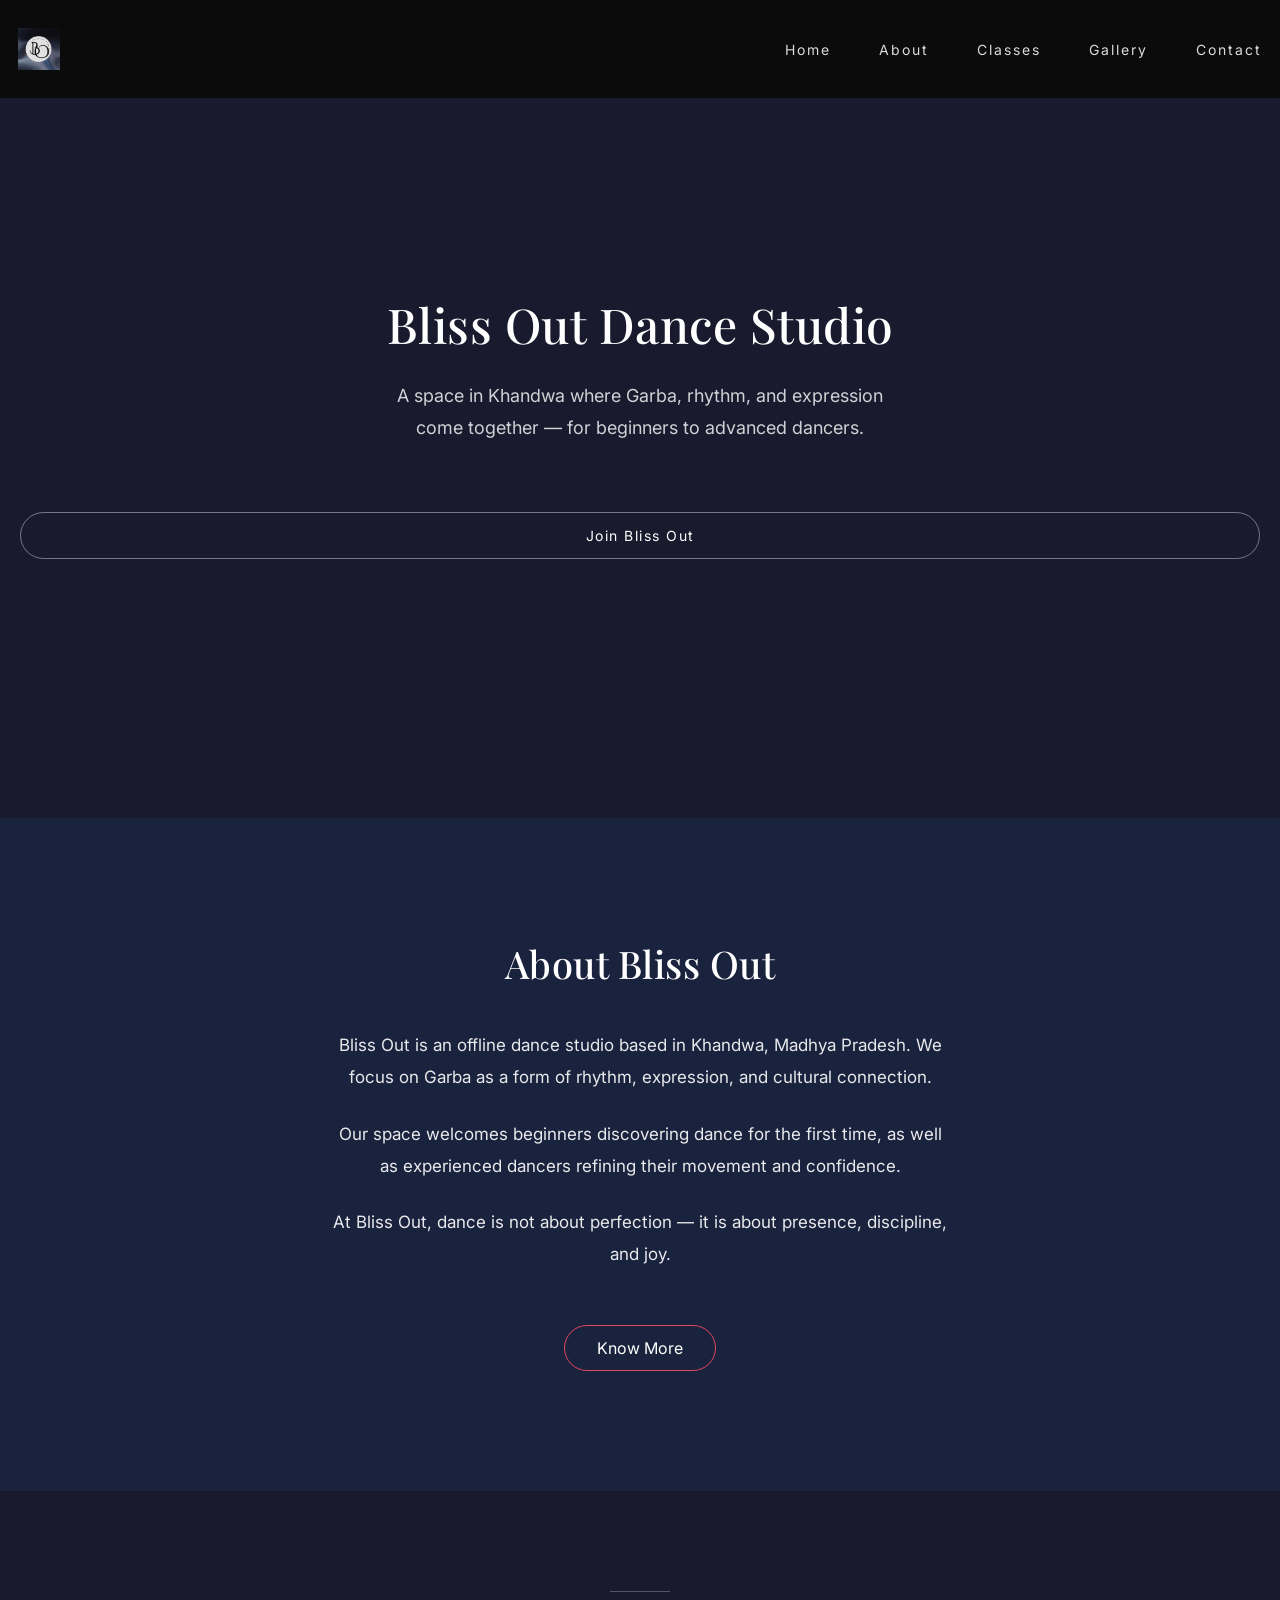
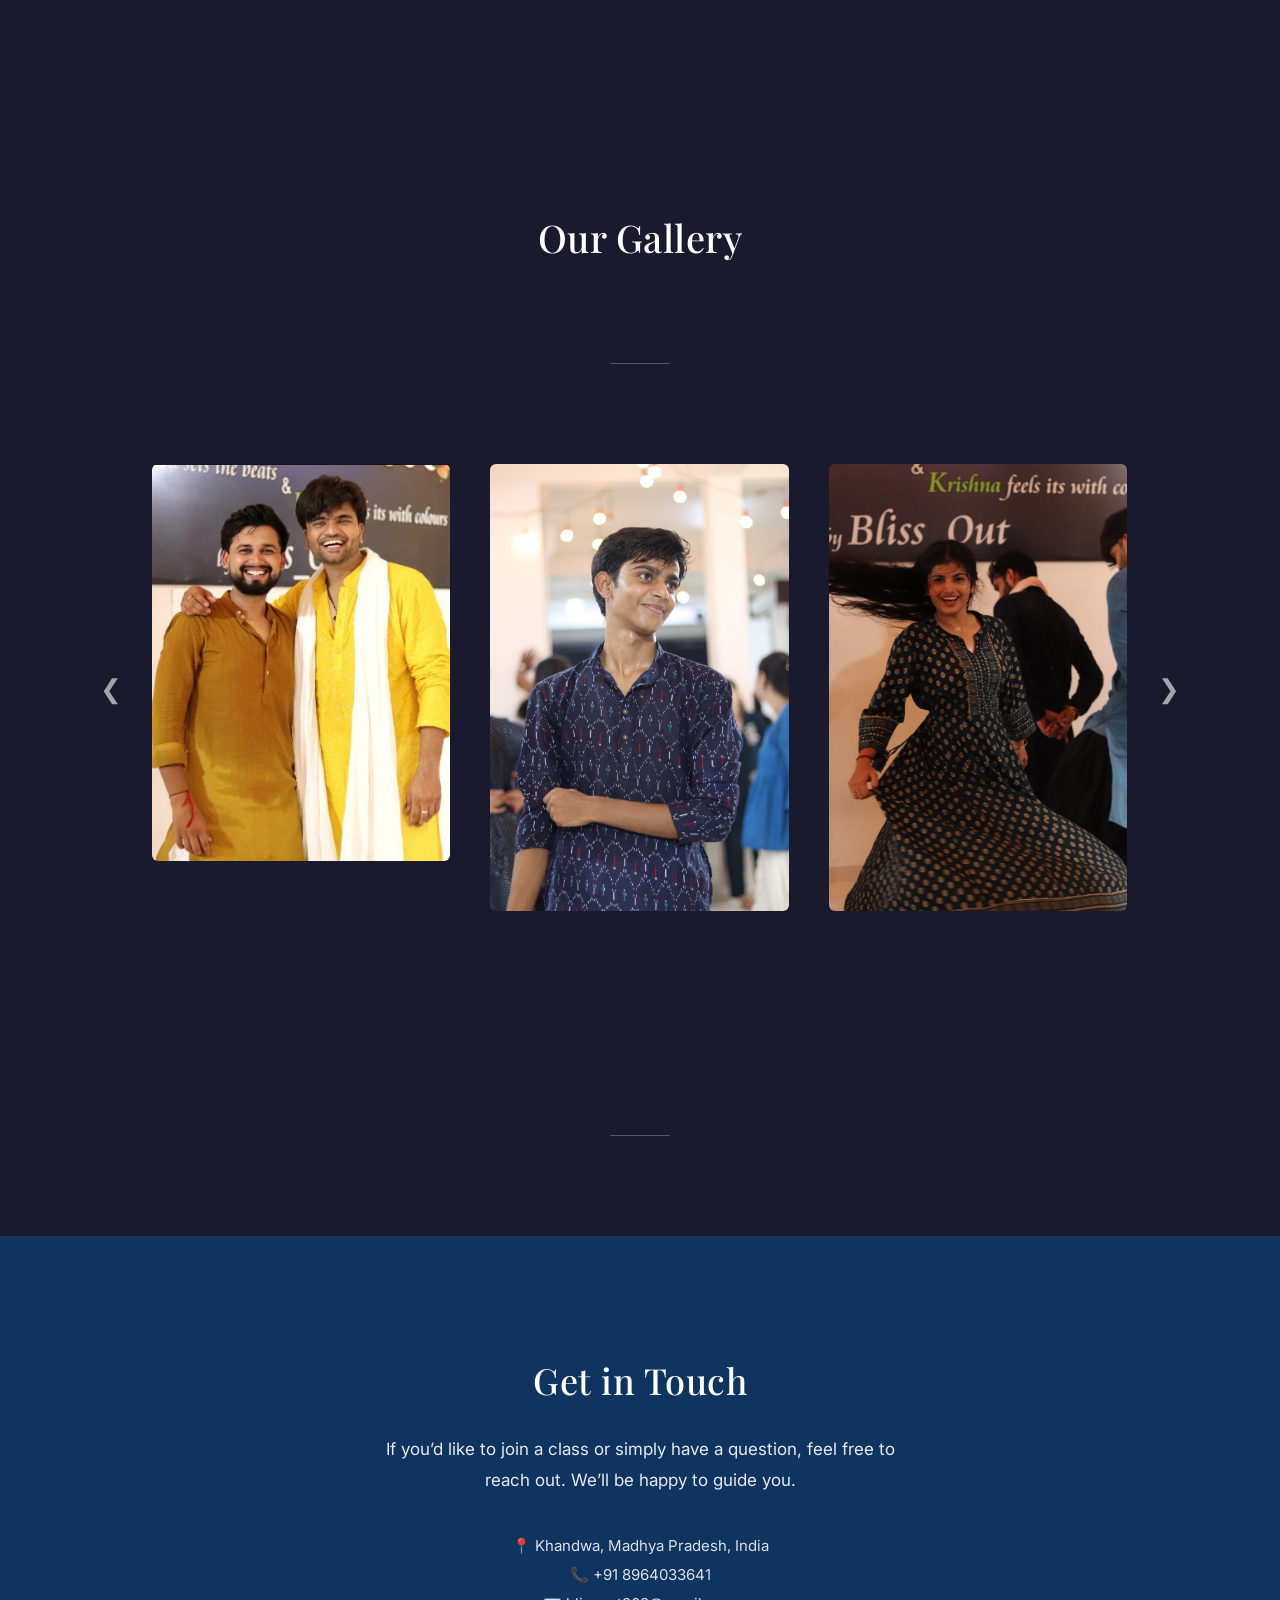
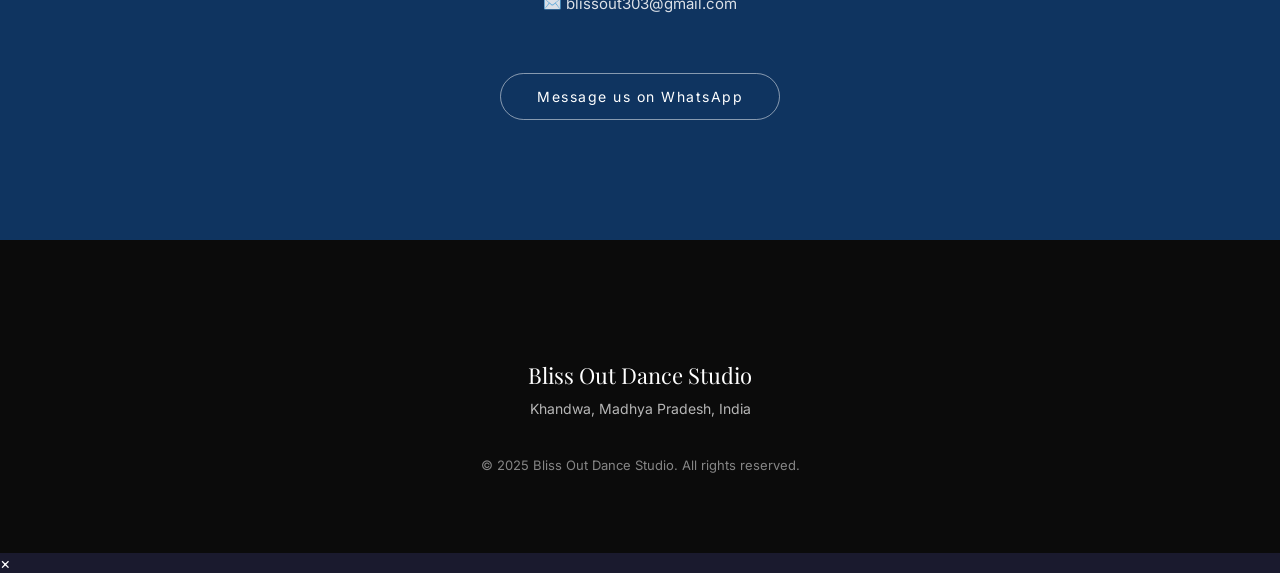
==== commit e61b3eae: "update gallery section and add gallery.html" ====
--- a/index.html
+++ b/index.html
@@ -84,35 +84,44 @@
     <div class="section-divider"></div>
 
     <!-- Gallery Section -->
-    <section class="gallery fade-in" id="gallery">
-    <h2>Gallery</h2>
+     
+    <section class="gallery-home" id="gallery">
+        <h2>Our Gallery</h2>
 
-    <div class="gallery-grid">
-        <div class="gallery-item">
-         <img src="images/dance1.jpg" >
+        <div class="section-divider"></div>
+
+        <div class="carousel-wrapper">
+            <button class="carousel-btn left" aria-label="Previous">
+                &#10094;
+            </button>
+
+            <div class="carousel-track-container">
+                <div class="carousel-track">
+                    <a href="gallery.html" class="carousel-item">
+                        <img src="images/dance1.jpg" alt="Bliss Out Gallery Image">
+                    </a>
+                    <a href="gallery.html" class="carousel-item">
+                        <img src="images/dance2.jpg" alt="Bliss Out Gallery Image">
+                    </a>
+                    <a href="gallery.html" class="carousel-item">
+                        <img src="images/dance3.jpg" alt="Bliss Out Gallery Image">
+                    </a>
+                    <a href="gallery.html" class="carousel-item">
+                        <img src="images/dance4.jpg" alt="Bliss Out Gallery Image">
+                    </a>
+                    <a href="gallery.html" class="carousel-item">
+                        <img src="images/dance5.jpg" alt="Bliss Out Gallery Image">
+                    </a>
+                    <a href="gallery.html" class="carousel-item">
+                        <img src="images/dance6.jpg" alt="Bliss Out Gallery Image">
+                    </a>
+                </div>
+            </div>
+
+            <button class="carousel-btn right" aria-label="Next">
+                &#10095;
+            </button>
         </div>
-
-        <div class="gallery-item">
-         <img src="images/dance2.jpg">
-        </div>
-
-        <div class="gallery-item">
-         <img src="images/dance3.jpg">
-        </div>
-
-        <div class="gallery-item">
-         <img src="images/dance4.jpg">
-        </div>
-
-        <div class="gallery-item">
-         <img src="images/dance5.jpg">
-        </div>
-
-        <div class="gallery-item">
-         <img src="images/dance6.jpg">
-        </div>
-
-    </div>
     </section>
 
     <div class="section-divider"></div>
--- a/style.css
+++ b/style.css
@@ -383,3 +383,77 @@
     opacity: 0.7;
     text-align: center;
 }
+
+/* ================= HOME GALLERY CAROUSEL ================= */
+
+.gallery-home {
+    background-color: #1a1a2e;
+    text-align: center;
+}
+
+.gallery-home h2 {
+    font-size: 38px;
+}
+
+/* Carousel layout */
+.carousel-wrapper {
+    position: relative;
+    max-width: 1100px;
+    margin: 80px auto 0;
+    display: flex;
+    align-items: center;
+}
+
+/* Track container */
+.carousel-track-container {
+    overflow: hidden;
+    width: 100%;
+}
+
+/* Track */
+.carousel-track {
+    display: flex;
+    gap: 40px;
+    transition: transform 0.6s ease;
+}
+
+/* Individual item */
+.carousel-item {
+    flex: 0 0 calc(33.333% - 27px);
+    text-decoration: none;
+}
+
+.carousel-item img {
+    width: 100%;
+    border-radius: 6px;
+    transition: transform 0.4s ease, opacity 0.4s ease;
+}
+
+.carousel-item:hover img {
+    transform: translateY(-4px);
+    opacity: 0.95;
+}
+
+/* Navigation buttons */
+.carousel-btn {
+    background: none;
+    border: none;
+    color: white;
+    font-size: 26px;
+    cursor: pointer;
+    opacity: 0.6;
+    transition: opacity 0.3s ease;
+    padding: 10px;
+}
+
+.carousel-btn:hover {
+    opacity: 1;
+}
+
+.carousel-btn.left {
+    margin-right: 20px;
+}
+
+.carousel-btn.right {
+    margin-left: 20px;
+}
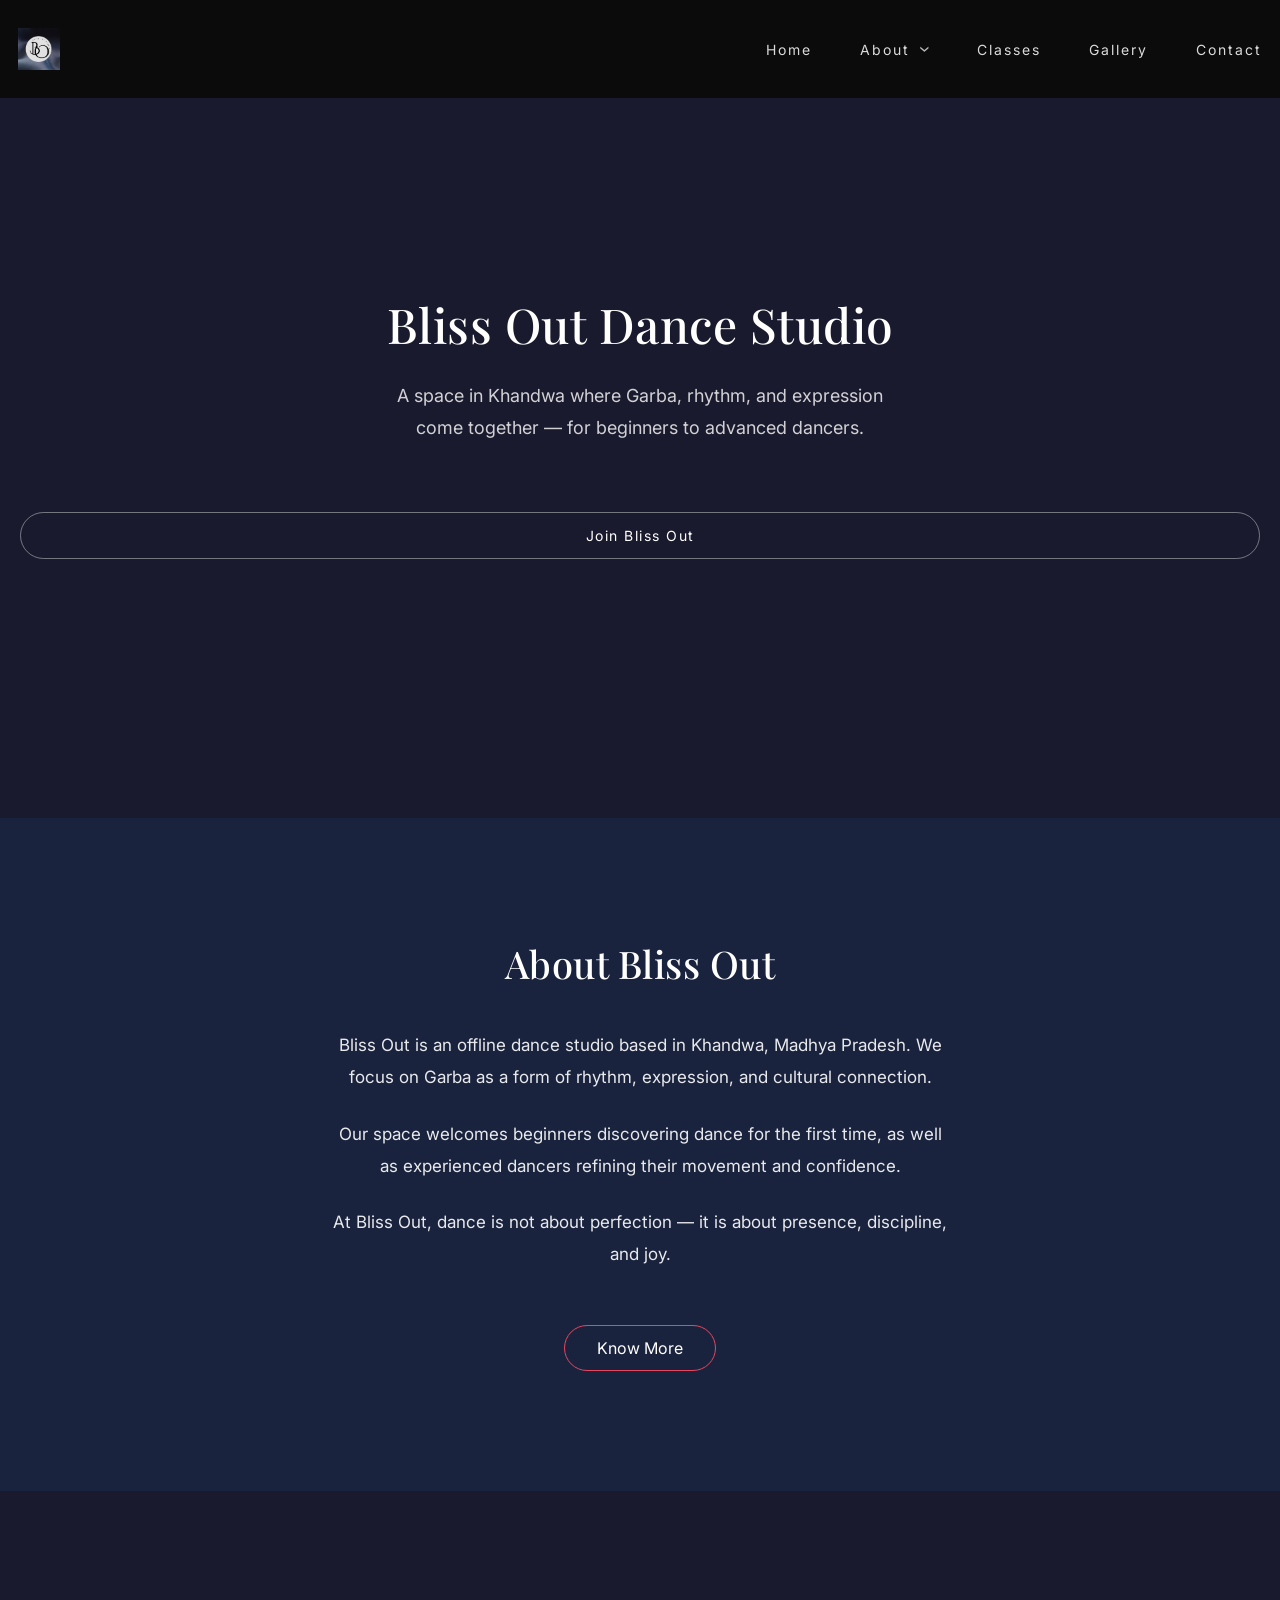
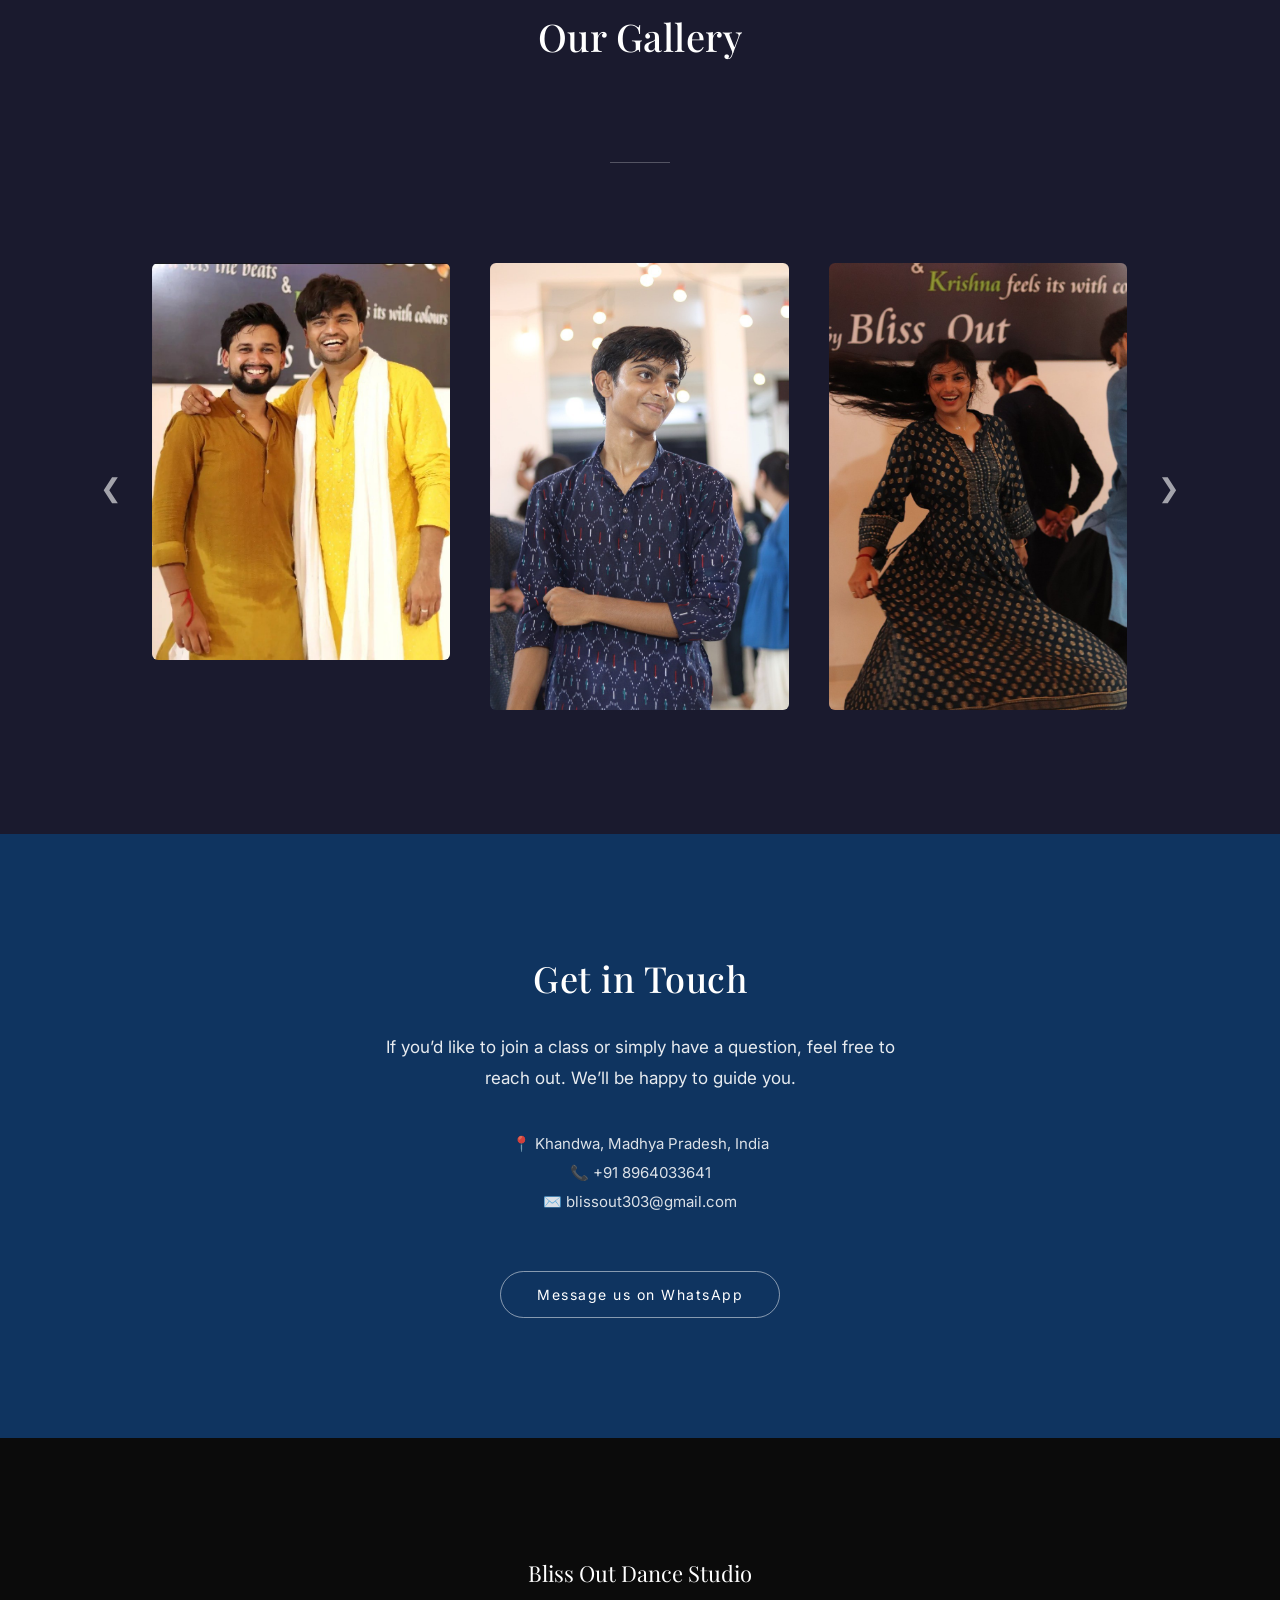
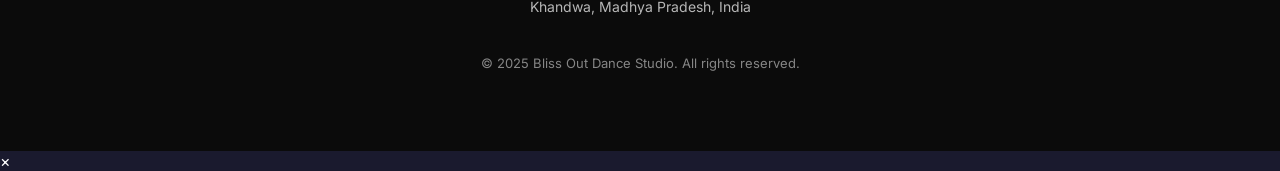
==== commit 1197659f: "update mobile menu" ====
--- a/index.html
+++ b/index.html
@@ -20,7 +20,7 @@
     <!-- Header -->
    <header class="navbar">
     <div class="logo">
-        <img src="images/logo.png" Bliss Out Dance Studio Logo">
+       <img src="images/logo.png" alt="Bliss Out Dance Studio Logo">
     </div>
 
     <div class="hamburger">
@@ -32,11 +32,15 @@
         <ul>
             <li><a href="#home">Home</a></li>
             <li class="has-dropdown">
-                 <a href="about.html">About</a>
-                 <ul class="dropdown">
-                     <li><a href="about.html">About Studio</a></li>
-                     <li><a href="about.html#vision">Our Vision</a></li>
-                 </ul>
+                <div class="dropdown-toggle">
+                    <a href="about.html">About</a>
+                    <span class="dropdown-arrow">›</span>
+                </div>
+
+                <ul class="dropdown">
+                    <li><a href="about.html">About Studio</a></li>
+                    <li><a href="about.html#vision">Our Vision</a></li>
+                </ul>
             </li>
             <li><a href="classes.html">Classes</a></li>
             <li><a href="#gallery">Gallery</a></li>
@@ -81,8 +85,6 @@
     <a href="about.html" class="about-cta">Know More</a>
     </section>
 
-    <div class="section-divider"></div>
-
     <!-- Gallery Section -->
      
     <section class="gallery-home" id="gallery">
@@ -98,22 +100,22 @@
             <div class="carousel-track-container">
                 <div class="carousel-track">
                     <a href="gallery.html" class="carousel-item">
-                        <img src="images/dance1.jpg" alt="Bliss Out Gallery Image">
+                        <img src="images/dance1.jpg" alt="Garba practice at Bliss Out Dance Studio">
                     </a>
                     <a href="gallery.html" class="carousel-item">
-                        <img src="images/dance2.jpg" alt="Bliss Out Gallery Image">
+                        <img src="images/dance2.jpg" alt="Garba practice at Bliss Out Dance Studio">
                     </a>
                     <a href="gallery.html" class="carousel-item">
-                        <img src="images/dance3.jpg" alt="Bliss Out Gallery Image">
+                        <img src="images/dance3.jpg" alt="Garba practice at Bliss Out Dance Studio">
                     </a>
                     <a href="gallery.html" class="carousel-item">
-                        <img src="images/dance4.jpg" alt="Bliss Out Gallery Image">
+                        <img src="images/dance4.jpg" alt="Garba practice at Bliss Out Dance Studio">
                     </a>
                     <a href="gallery.html" class="carousel-item">
-                        <img src="images/dance5.jpg" alt="Bliss Out Gallery Image">
+                        <img src="images/dance5.jpg" alt="Garba practice at Bliss Out Dance Studio">
                     </a>
                     <a href="gallery.html" class="carousel-item">
-                        <img src="images/dance6.jpg" alt="Bliss Out Gallery Image">
+                        <img src="images/dance6.jpg" alt="Garba practice at Bliss Out Dance Studio">
                     </a>
                 </div>
             </div>
@@ -123,8 +125,6 @@
             </button>
         </div>
     </section>
-
-    <div class="section-divider"></div>
 
     <!-- Contact Section -->
     <section class="contact fade-in" id="contact">
@@ -164,5 +164,6 @@
 
     <script src="script.js"></script>
 
+    <div class="nav-backdrop"></div>
 </body>
 </html>
--- a/style.css
+++ b/style.css
@@ -52,7 +52,7 @@
     box-shadow: none;
     position: sticky;
     top: 0;
-    z-index: 2000;
+    z-index: 3000;
 }
 
 .logo {
@@ -457,3 +457,150 @@
 .carousel-btn.right {
     margin-left: 20px;
 }
+
+/* ================= MOBILE NAV ================= */
+
+.hamburger {
+    display: none;
+}
+
+/* Mobile styles */
+@media (max-width: 900px) {
+
+    .hamburger {
+        display: none;
+        width: 30px;
+        height: 22px;
+        position: relative;
+        cursor: pointer;
+        display: block;
+        z-index: 3000;
+    }
+
+    .hamburger span {
+        position: absolute;
+        left: 0;
+        width: 100%;
+        height: 2px;
+        background: white;
+        transition: all 0.35s ease;
+    }
+
+    .hamburger span:nth-child(1) {
+        top: 0;
+    }
+
+    .hamburger span:nth-child(2) {
+        top: 10px;
+    }
+
+    .hamburger span:nth-child(3) {
+        bottom: 0;
+    }
+
+    #nav-menu {
+        position: fixed;
+        top: 0;
+        right: 0;
+        height: 100vh;
+        width: 260px;
+        background-color: #0b0b0b;
+
+        transform: translateX(100%);
+        transition: transform 0.4s cubic-bezier(0.4, 0, 0.2, 1);
+        padding-top: 120px;
+        z-index: 3200;
+    }
+
+    #nav-menu.open {
+        transform: translateX(0);
+    }
+
+    #nav-menu ul {
+        flex-direction: column;
+        gap: 28px;
+        padding-left: 30px;
+    }
+
+    .hamburger.active span:nth-child(1) {
+        transform: rotate(45deg);
+        top: 10px;
+    }
+
+    .hamburger.active span:nth-child(2) {
+        opacity: 0;
+    }
+
+    .hamburger.active span:nth-child(3) {
+        transform: rotate(-45deg);
+        bottom: 10px;
+    }
+
+    /* Disable hover dropdown on mobile */
+    .has-dropdown:hover .dropdown {
+        display: none;
+    }
+
+    .dropdown {
+        position: static;
+        background: none;
+        padding-left: 15px;
+        margin-top: 10px;
+        max-height: 0;
+        overflow: hidden;
+        opacity: 1;
+        visibility: visible;
+        transform: none;
+        transition:
+            max-height 0.4s ease,
+            opacity 0.3s ease;
+    }
+
+    .has-dropdown.open .dropdown {
+        max-height: 200px; /* enough for submenu */
+        opacity: 1;
+    }
+
+    .dropdown li {
+        padding: 6px 0;
+    }
+
+}
+
+/* Dropdown toggle row */
+.dropdown-toggle {
+    display: flex;
+    align-items: center;
+    justify-content: space-between;
+    gap: 12px;
+}
+
+/* Arrow icon */
+.dropdown-arrow {
+    font-size: 18px;
+    transform: rotate(90deg);
+    transition: transform 0.3s ease;
+    opacity: 0.7;
+    cursor: pointer;
+}
+
+/* Rotate arrow when open */
+.has-dropdown.open .dropdown-arrow {
+    transform: rotate(-90deg);
+}
+
+.nav-backdrop {
+    position: fixed;
+    inset: 0;
+    background: rgba(0, 0, 0, 0.55);
+    backdrop-filter: blur(8px);
+    opacity: 0;
+    pointer-events: none;
+    transition: opacity 0.35s ease;
+    z-index: 2500;
+}
+
+.nav-backdrop.active {
+    opacity: 1;
+    pointer-events: all;
+}
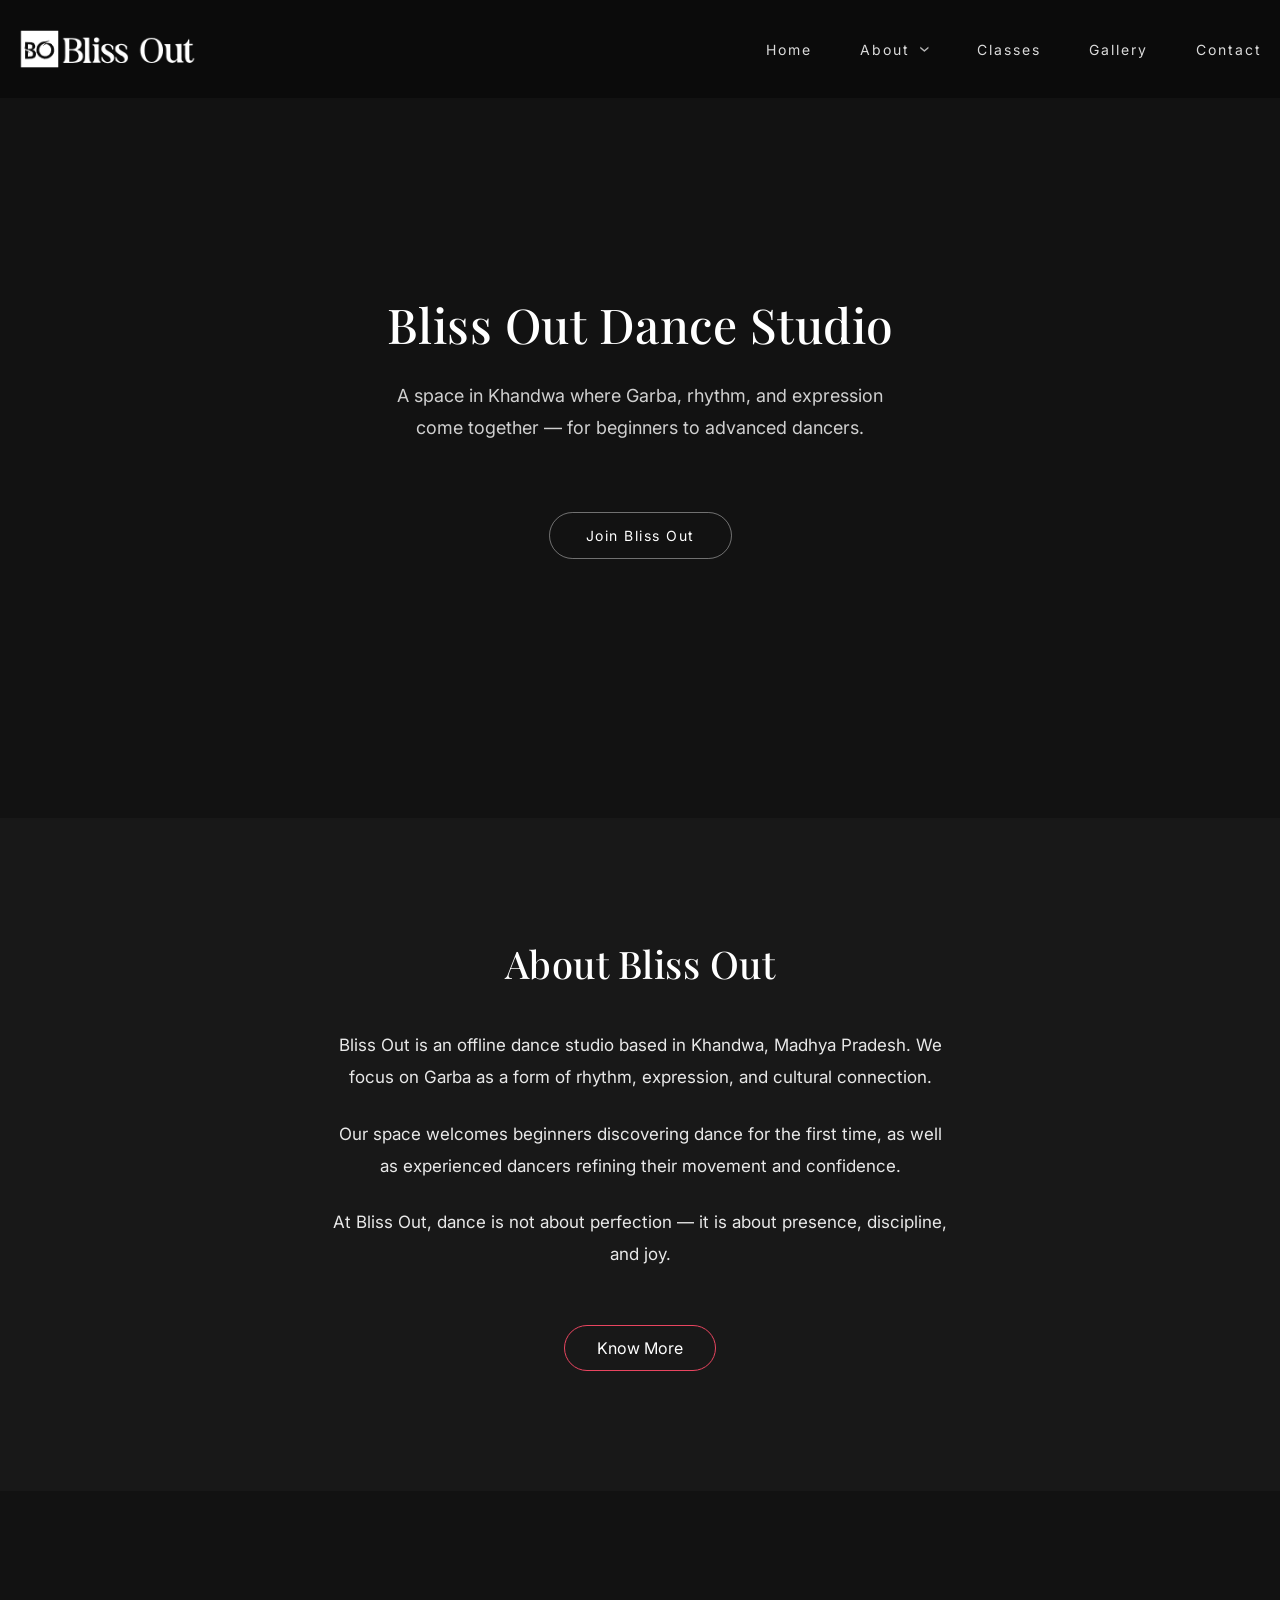
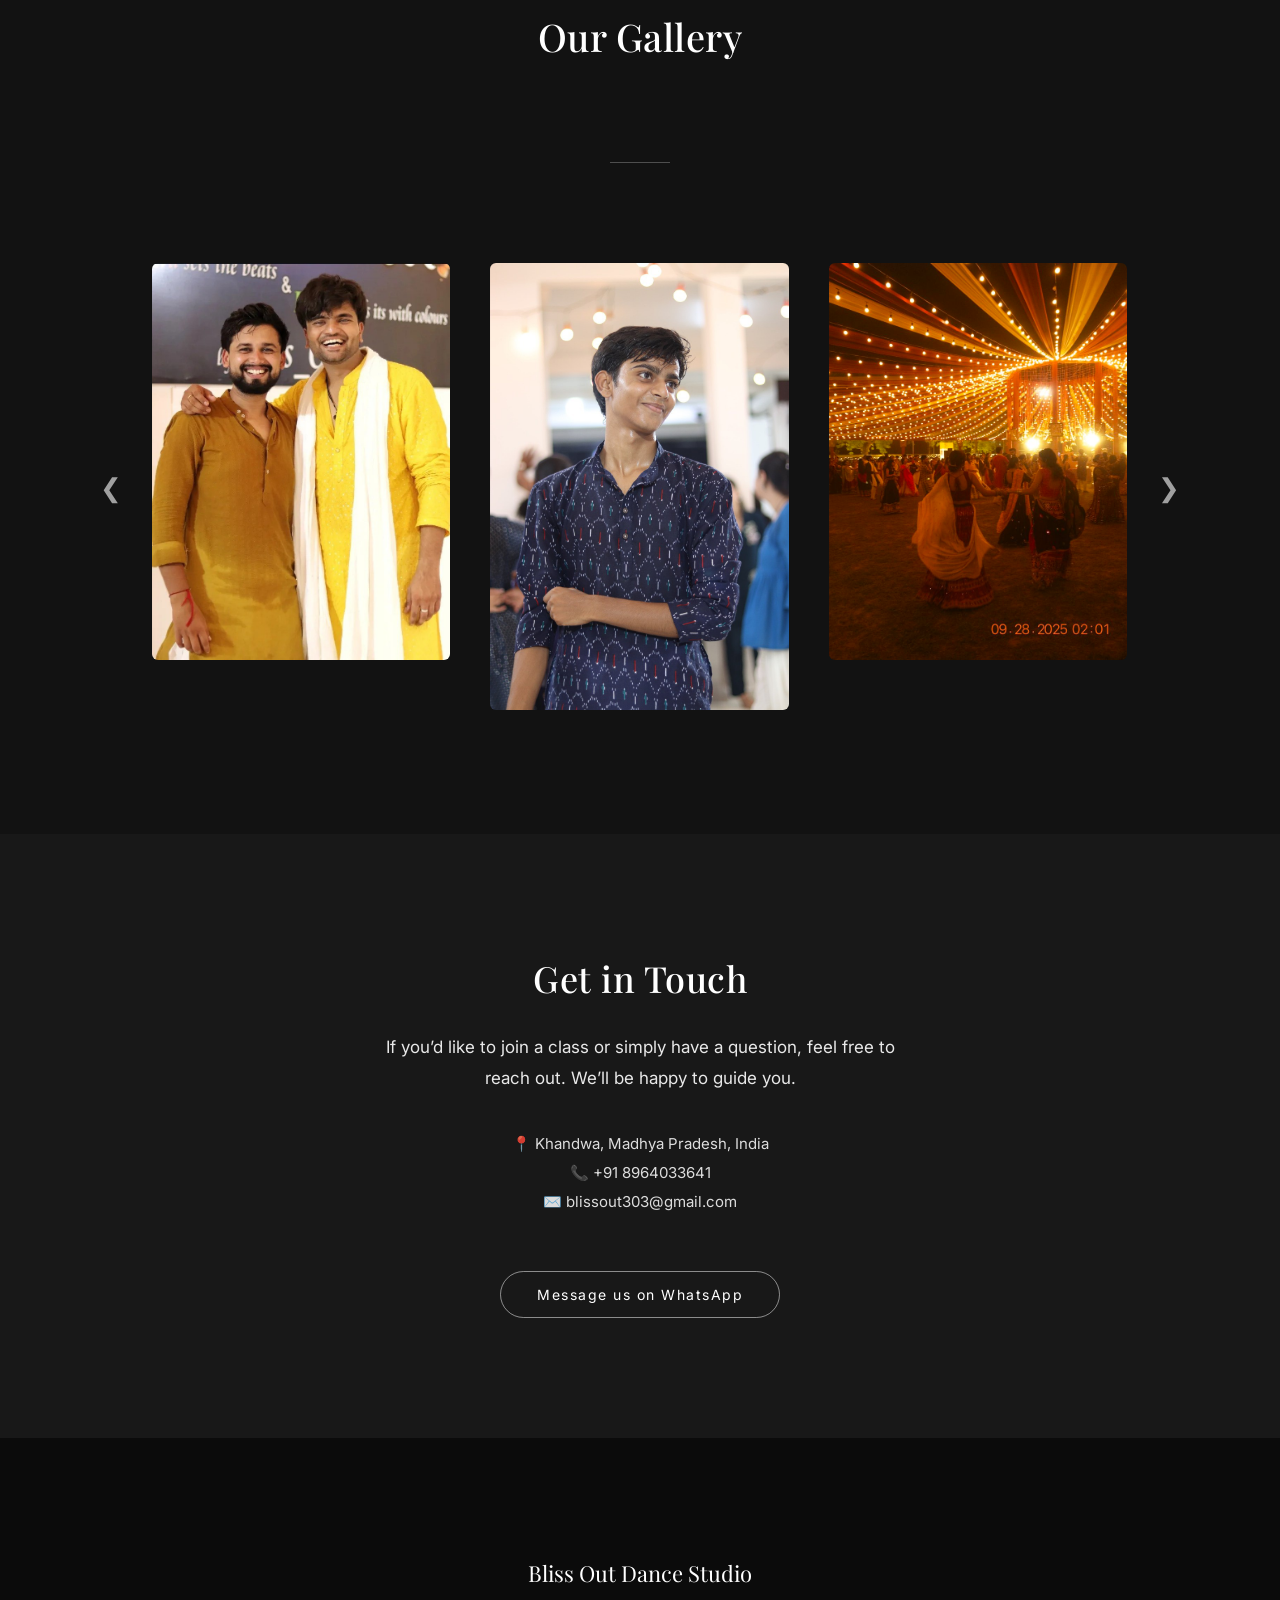
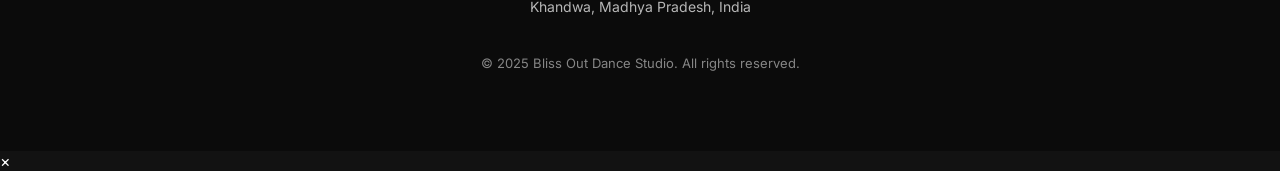
==== commit de577106: "update all pages" ====
--- a/index.html
+++ b/index.html
@@ -1,169 +1,188 @@
 <!DOCTYPE html>
 <html lang="en">
-<head>
-    <meta charset="UTF-8">
-    <meta name="viewport" content="width=device-width, initial-scale=1.0">
+  <head>
+    <meta charset="UTF-8" />
+    <meta name="viewport" content="width=device-width, initial-scale=1.0" />
     <title>Bliss Out Dance Studio | Garba Classes in Khandwa</title>
-    <meta name="description" content="Bliss Out Dance Studio in Khandwa offers professional Garba classes for beginners, intermediate and advanced dancers. Join our evening batches and dance with rhythm.">
+    <meta
+      name="description"
+      content="Bliss Out Dance Studio in Khandwa offers professional Garba classes for beginners, intermediate and advanced dancers. Join our evening batches and dance with rhythm."
+    />
 
-    <link rel="preconnect" href="https://fonts.googleapis.com">
-    <link rel="preconnect" href="https://fonts.gstatic.com" crossorigin>
+    <link rel="preconnect" href="https://fonts.googleapis.com" />
+    <link rel="preconnect" href="https://fonts.gstatic.com" crossorigin />
 
-    <link href="https://fonts.googleapis.com/css2?family=Inter:wght@300;400;500&family=Playfair+Display:wght@400;500;600&display=swap" rel="stylesheet">
+    <link
+      href="https://fonts.googleapis.com/css2?family=Inter:wght@300;400;500&family=Playfair+Display:wght@400;500;600&display=swap"
+      rel="stylesheet"
+    />
 
     <!-- Link CSS -->
-    <link rel="stylesheet" href="style.css">
+    <link rel="stylesheet" href="style.css" />
+  </head>
+  <body>
+    <!-- Header -->
+    <header class="navbar">
+      <div class="logo">
+        <img src="images/logo.png" alt="Bliss Out Dance Studio Logo" />
+      </div>
 
-</head>
-<body>
+      <div class="hamburger">
+        <span></span>
+        <span></span>
+        <span></span>
+      </div>
+      <nav id="nav-menu">
+        <ul>
+          <li><a href="#home">Home</a></li>
+          <li class="has-dropdown">
+            <div class="dropdown-toggle">
+              <a href="about.html">About</a>
+              <span class="dropdown-arrow">›</span>
+            </div>
 
-    <!-- Header -->
-   <header class="navbar">
-    <div class="logo">
-       <img src="images/logo.png" alt="Bliss Out Dance Studio Logo">
-    </div>
-
-    <div class="hamburger">
-         <span></span>
-         <span></span>
-         <span></span>
-    </div>
-    <nav id="nav-menu">
-        <ul>
-            <li><a href="#home">Home</a></li>
-            <li class="has-dropdown">
-                <div class="dropdown-toggle">
-                    <a href="about.html">About</a>
-                    <span class="dropdown-arrow">›</span>
-                </div>
-
-                <ul class="dropdown">
-                    <li><a href="about.html">About Studio</a></li>
-                    <li><a href="about.html#vision">Our Vision</a></li>
-                </ul>
-            </li>
-            <li><a href="classes.html">Classes</a></li>
-            <li><a href="#gallery">Gallery</a></li>
-            <li><a href="#contact">Contact</a></li>
+            <ul class="dropdown">
+              <li><a href="about.html">About Studio</a></li>
+              <li><a href="about.html#vision">Our Vision</a></li>
+            </ul>
+          </li>
+          <li><a href="classes.html">Classes</a></li>
+          <li><a href="#gallery">Gallery</a></li>
+          <li><a href="#contact">Contact</a></li>
         </ul>
-    </nav>
-   </header>
+      </nav>
+    </header>
 
     <!-- Hero Section -->
     <section class="hero fade-in" id="home">
-        <h1>Bliss Out Dance Studio</h1>
+      <h1>Bliss Out Dance Studio</h1>
 
-            <p>
-                A space in Khandwa where Garba, rhythm, and expression
-                come together — for beginners to advanced dancers.
-            </p>
+      <p>
+        A space in Khandwa where Garba, rhythm, and expression come together —
+        for beginners to advanced dancers.
+      </p>
 
-        <a href="classes.html" class="hero-cta">
-            Join Bliss Out
-        </a>
+      <a href="classes.html" class="hero-cta"> Join Bliss Out </a>
     </section>
 
     <!-- About Section -->
     <section class="about fade-in" id="about">
-    <h2>About Bliss Out</h2>
+      <h2>About Bliss Out</h2>
 
-    <p>
-    Bliss Out is an offline dance studio based in Khandwa, Madhya Pradesh.
-    We focus on Garba as a form of rhythm, expression, and cultural connection.
-    </p>
+      <p>
+        Bliss Out is an offline dance studio based in Khandwa, Madhya Pradesh.
+        We focus on Garba as a form of rhythm, expression, and cultural
+        connection.
+      </p>
 
-    <p>
-    Our space welcomes beginners discovering dance for the first time,
-    as well as experienced dancers refining their movement and confidence.
-    </p>
+      <p>
+        Our space welcomes beginners discovering dance for the first time, as
+        well as experienced dancers refining their movement and confidence.
+      </p>
 
-    <p>
-    At Bliss Out, dance is not about perfection —
-    it is about presence, discipline, and joy.
-    </p>
+      <p>
+        At Bliss Out, dance is not about perfection — it is about presence,
+        discipline, and joy.
+      </p>
 
-    <a href="about.html" class="about-cta">Know More</a>
+      <a href="about.html" class="about-cta">Know More</a>
     </section>
 
     <!-- Gallery Section -->
-     
+
     <section class="gallery-home" id="gallery">
-        <h2>Our Gallery</h2>
+      <h2>Our Gallery</h2>
 
-        <div class="section-divider"></div>
+      <div class="section-divider"></div>
 
-        <div class="carousel-wrapper">
-            <button class="carousel-btn left" aria-label="Previous">
-                &#10094;
-            </button>
+      <div class="carousel-wrapper">
+        <button class="carousel-btn left" aria-label="Previous">
+          &#10094;
+        </button>
 
-            <div class="carousel-track-container">
-                <div class="carousel-track">
-                    <a href="gallery.html" class="carousel-item">
-                        <img src="images/dance1.jpg" alt="Garba practice at Bliss Out Dance Studio">
-                    </a>
-                    <a href="gallery.html" class="carousel-item">
-                        <img src="images/dance2.jpg" alt="Garba practice at Bliss Out Dance Studio">
-                    </a>
-                    <a href="gallery.html" class="carousel-item">
-                        <img src="images/dance3.jpg" alt="Garba practice at Bliss Out Dance Studio">
-                    </a>
-                    <a href="gallery.html" class="carousel-item">
-                        <img src="images/dance4.jpg" alt="Garba practice at Bliss Out Dance Studio">
-                    </a>
-                    <a href="gallery.html" class="carousel-item">
-                        <img src="images/dance5.jpg" alt="Garba practice at Bliss Out Dance Studio">
-                    </a>
-                    <a href="gallery.html" class="carousel-item">
-                        <img src="images/dance6.jpg" alt="Garba practice at Bliss Out Dance Studio">
-                    </a>
-                </div>
-            </div>
+        <div class="carousel-track-container">
+          <div class="carousel-track">
+            <a href="gallery.html" class="carousel-item">
+              <img
+                src="images/dance1.jpg"
+                alt="Garba practice at Bliss Out Dance Studio"
+              />
+            </a>
+            <a href="gallery.html" class="carousel-item">
+              <img
+                src="images/dance2.jpg"
+                alt="Garba practice at Bliss Out Dance Studio"
+              />
+            </a>
+            <a href="gallery.html" class="carousel-item">
+              <img
+                src="images/dance3.jpg"
+                alt="Garba practice at Bliss Out Dance Studio"
+              />
+            </a>
+            <a href="gallery.html" class="carousel-item">
+              <img
+                src="images/dance4.jpg"
+                alt="Garba practice at Bliss Out Dance Studio"
+              />
+            </a>
+            <a href="gallery.html" class="carousel-item">
+              <img
+                src="images/dance5.jpg"
+                alt="Garba practice at Bliss Out Dance Studio"
+              />
+            </a>
+            <a href="gallery.html" class="carousel-item">
+              <img
+                src="images/dance6.jpg"
+                alt="Garba practice at Bliss Out Dance Studio"
+              />
+            </a>
+          </div>
+        </div>
 
-            <button class="carousel-btn right" aria-label="Next">
-                &#10095;
-            </button>
-        </div>
+        <button class="carousel-btn right" aria-label="Next">&#10095;</button>
+      </div>
     </section>
 
     <!-- Contact Section -->
     <section class="contact fade-in" id="contact">
-        <h2>Get in Touch</h2>
+      <h2>Get in Touch</h2>
 
-        <p class="contact-intro">
-            If you’d like to join a class or simply have a question,
-            feel free to reach out. We’ll be happy to guide you.
-        </p>
+      <p class="contact-intro">
+        If you’d like to join a class or simply have a question, feel free to
+        reach out. We’ll be happy to guide you.
+      </p>
 
-        <div class="contact-info">
-            <p><strong>📍</strong> Khandwa, Madhya Pradesh, India</p>
-            <p><strong>📞</strong> +91 8964033641</p>
-            <p><strong>✉️</strong> blissout303@gmail.com</p>
-        </div>
+      <div class="contact-info">
+        <p><strong>📍</strong> Khandwa, Madhya Pradesh, India</p>
+        <p><strong>📞</strong> +91 8964033641</p>
+        <p><strong>✉️</strong> blissout303@gmail.com</p>
+      </div>
 
-        <a href="https://wa.me/918964033641" class="contact-cta" target="_blank">
-            Message us on WhatsApp
-        </a>
+      <a href="https://wa.me/918964033641" class="contact-cta" target="_blank">
+        Message us on WhatsApp
+      </a>
     </section>
 
     <!-- Footer -->
     <footer class="footer">
-        <p class="footer-brand">Bliss Out Dance Studio</p>
-        <p class="footer-location">Khandwa, Madhya Pradesh, India</p>
+      <p class="footer-brand">Bliss Out Dance Studio</p>
+      <p class="footer-location">Khandwa, Madhya Pradesh, India</p>
 
-        <p class="footer-copy">
-            © 2025 Bliss Out Dance Studio. All rights reserved.
-        </p>
+      <p class="footer-copy">
+        © 2025 Bliss Out Dance Studio. All rights reserved.
+      </p>
     </footer>
 
     <!-- Lightbox -->
     <div class="lightbox" id="lightbox">
-     <span class="close">&times;</span>
-     <img id="lightbox-img" src="" Expanded image">
+      <span class="close">&times;</span>
+      <img id="lightbox-img" src="" Expanded image">
     </div>
 
     <script src="script.js"></script>
 
     <div class="nav-backdrop"></div>
-</body>
+  </body>
 </html>
--- a/style.css
+++ b/style.css
@@ -1,606 +1,718 @@
+:root {
+  --bg-main: #121212; /* main background */
+  --bg-section: #181818; /* sections */
+  --bg-soft: #1f1f1f; /* cards / soft blocks */
+  --bg-navbar: #0b0b0b; /* navbar */
+  --text-main: #ffffff;
+  --text-muted: rgba(255, 255, 255, 0.7);
+  --accent: #e94560; /* keep your accent */
+}
+
 /* ================= RESET ================= */
 * {
-    margin: 0;
-    padding: 0;
-    box-sizing: border-box;
+  margin: 0;
+  padding: 0;
+  box-sizing: border-box;
 }
 
 /* ================= BASE ================= */
 body {
-    background-color: #1a1a2e;
-    color: white;
-    font-family: 'Inter', sans-serif;
-    font-weight: 400;
+  background-color: var(--bg-main);
+  color: var(--text-main);
+  font-family: "Inter", sans-serif;
+  font-weight: 400;
 }
 
 html {
-    scroll-behavior: smooth;
-}
-
-h1, h2, h3 {
-    font-family: 'Playfair Display', serif;
-    font-weight: 500;
-    letter-spacing: 0.5px;
+  scroll-behavior: smooth;
+}
+
+h1,
+h2,
+h3 {
+  font-family: "Playfair Display", serif;
+  font-weight: 500;
+  letter-spacing: 0.5px;
 }
 
 /* FIX: sections must have spacing */
 section {
-    position: relative;
-    padding: 120px 20px;
+  position: relative;
+  padding: 120px 20px;
 }
 
 section h2 {
-    font-size: 36px;
-    margin-bottom: 30px;
-    text-align: center;
+  font-size: 36px;
+  margin-bottom: 30px;
+  text-align: center;
 }
 
 .section-divider {
-    width: 60px;
-    height: 1px;
-    background-color: rgba(255,255,255,0.25);
-    margin: 100px auto;
+  width: 60px;
+  height: 1px;
+  background-color: rgba(255, 255, 255, 0.25);
+  margin: 100px auto;
 }
 
 /* ================= NAVBAR ================= */
 .navbar {
-    display: flex;
-    justify-content: space-between;
-    align-items: center;
-    padding: 28px 18px;
-    background-color: #0b0b0b;
-    box-shadow: none;
-    position: sticky;
-    top: 0;
-    z-index: 3000;
+  display: flex;
+  justify-content: space-between;
+  align-items: center;
+  padding: 28px 18px;
+  background-color: var(--bg-navbar);
+  box-shadow: none;
+  position: sticky;
+  top: 0;
+  z-index: 3000;
 }
 
 .logo {
-    display: flex;
-    align-items: center;
+  display: flex;
+  align-items: center;
 }
 
 .logo img {
-    height: 42px;      /* perfect for desktop */
-    width: auto;
+  height: 42px; /* perfect for desktop */
+  width: auto;
 }
 
 /* Nav Menu */
 #nav-menu ul {
-    list-style: none;
-    display: flex;
-    gap: 48px;
+  list-style: none;
+  display: flex;
+  gap: 48px;
 }
 
 #nav-menu ul li a {
-    color: #ffffff;
-    text-decoration: none;
-
-    font-size: 14px;
-    font-weight: 400;
-    letter-spacing: 2px;
-
-    opacity: 0.85;
-    transition: opacity 0.3s ease;
+  color: #ffffff;
+  text-decoration: none;
+
+  font-size: 14px;
+  font-weight: 400;
+  letter-spacing: 2px;
+
+  opacity: 0.85;
+  transition: opacity 0.3s ease;
 }
 
 #nav-menu ul li a:hover {
-    opacity: 1;
+  opacity: 1;
 }
 
 /* Dropdown */
 .has-dropdown {
+  position: relative;
+}
+
+.dropdown {
+  position: absolute;
+  top: 140%;
+  left: 0;
+  background-color: var(--bg-navbar);
+  padding: 12px 0;
+  min-width: 200px;
+  opacity: 0;
+  visibility: hidden;
+  transform: translateY(6px);
+  transition: 0.3s ease;
+}
+
+.has-dropdown:hover .dropdown {
+  opacity: 1;
+  visibility: visible;
+  transform: translateY(0);
+}
+
+.dropdown li {
+  padding: 8px 20px;
+}
+
+/* ================= HERO ================= */
+.hero {
+  min-height: 80vh;
+  display: flex;
+  flex-direction: column;
+  justify-content: center;
+  text-align: center;
+
+  padding-top: 60px;
+}
+
+.hero h1 {
+  font-size: 48px;
+  line-height: 1.15;
+  max-width: 900px;
+  margin: 0 auto;
+}
+
+.hero p {
+  max-width: 520px;
+  margin: 28px auto;
+  font-size: 18px;
+  line-height: 1.8;
+  opacity: 0.8;
+}
+
+/* CTA */
+.hero-cta {
+  display: inline-block;
+  margin-top: 40px;
+
+  padding: 14px 36px;
+  font-size: 14px;
+  letter-spacing: 1.5px;
+
+  background-color: transparent;
+  color: white;
+  text-decoration: none;
+
+  border: 1px solid rgba(255, 255, 255, 0.4);
+  border-radius: 30px;
+
+  transition: all 0.3s ease;
+
+  width: fit-content;
+  align-self: center;
+}
+
+.hero-cta:hover {
+  background-color: white;
+  color: #0b0b0b;
+}
+
+/* ================= ABOUT ================= */
+.about {
+  background-color: var(--bg-section);
+  text-align: center;
+}
+
+.about h2 {
+  font-size: 38px;
+  margin-bottom: 40px;
+}
+
+.about p {
+  max-width: 620px;
+  margin: 0 auto 24px;
+  font-size: 17px;
+  line-height: 1.9;
+  opacity: 0.9;
+}
+
+.about p + p {
+  margin-top: 24px;
+}
+
+.about-cta {
+  display: inline-block;
+  margin-top: 30px;
+  padding: 12px 32px;
+  border: 1px solid #e94560;
+  border-radius: 30px;
+  color: white;
+  text-decoration: none;
+}
+
+.about-cta:hover {
+  background-color: #e94560;
+}
+
+/* ================= GALLERY ================= */
+.gallery {
+  background-color: var(--bg-main);
+  text-align: center;
+}
+
+.gallery-grid {
+  display: grid;
+  grid-template-columns: repeat(auto-fit, minmax(300px, 1fr));
+  gap: 40px;
+
+  max-width: 1200px;
+  margin: 80px auto 0;
+}
+
+.gallery-item {
+  overflow: hidden;
+  border-radius: 6px;
+}
+
+.gallery-item img {
+  width: 100%;
+  transition: transform 0.6s ease, opacity 0.6s ease;
+}
+
+.gallery-item:hover img {
+  transform: translateY(-4px);
+  opacity: 0.95;
+}
+
+/* ================= CLASSES ================= */
+.classes {
+  background-color: var(--bg-main);
+  text-align: center;
+}
+
+.classes-title {
+  text-align: center;
+  margin-bottom: 12px;
+}
+
+.classes-intro {
+  text-align: center;
+  opacity: 0.8;
+  line-height: 1.6;
+}
+
+.batch-cards {
+  display: grid;
+  grid-template-columns: repeat(auto-fit, minmax(320px, 1fr));
+  gap: 60px;
+  margin-top: 80px;
+}
+
+.batch-card {
+  background-color: var(--bg-soft);
+  padding: 40px;
+  border-radius: 6px;
+
+  text-align: left;
+  transition: transform 0.3s ease, background-color 0.3s ease;
+}
+
+.batch-card:hover {
+  transform: translateY(-4px);
+  background-color: rgba(255, 255, 255, 0.06);
+}
+
+.batch-card h3 {
+  font-size: 22px;
+  margin-bottom: 10px;
+}
+
+.batch-card .time {
+  font-size: 14px;
+  opacity: 0.7;
+  margin-bottom: 20px;
+}
+
+.batch-card .desc {
+  font-size: 15px;
+  line-height: 1.7;
+  opacity: 0.85;
+}
+
+/* ================= CONTACT ================= */
+.contact {
+  background-color: var(--bg-section);
+  text-align: center;
+}
+
+.contact-intro {
+  max-width: 520px;
+  margin: 30px auto 40px;
+  font-size: 17px;
+  line-height: 1.8;
+  opacity: 0.9;
+}
+
+.contact-info p {
+  margin-bottom: 10px;
+  font-size: 15px;
+  opacity: 0.85;
+}
+
+.contact-cta {
+  display: inline-block;
+  margin-top: 50px;
+
+  padding: 14px 36px;
+  font-size: 14px;
+  letter-spacing: 1.5px;
+
+  border: 1px solid rgba(255, 255, 255, 0.5);
+  border-radius: 30px;
+
+  color: white;
+  text-decoration: none;
+  transition: all 0.3s ease;
+}
+
+.contact-cta:hover {
+  background-color: white;
+  color: #0b0b0b;
+}
+
+/* ================= FOOTER ================= */
+.footer {
+  background-color: var(--bg-navbar);
+  padding: 120px 20px 80px;
+  text-align: center;
+}
+
+.footer-brand {
+  font-family: "Playfair Display", serif;
+  font-size: 22px;
+  margin-bottom: 10px;
+}
+
+.footer-location {
+  font-size: 14px;
+  opacity: 0.7;
+  margin-bottom: 40px;
+}
+
+.footer-copy {
+  font-size: 13px;
+  opacity: 0.5;
+}
+
+/* ================= FADE IN ================= */
+.fade-in {
+  opacity: 1; /* FIX: visible by default */
+  transform: translateY(0);
+}
+
+/* ================= ENTRY PASS ================= */
+.entry-pass {
+  display: flex;
+  justify-content: center;
+  margin-top: 30px;
+}
+
+.pass-card {
+  background: linear-gradient(180deg, #111, #000);
+  border-radius: 16px;
+  padding: 30px;
+  width: 100%;
+  max-width: 380px;
+  text-align: left;
+  box-shadow: 0 10px 30px rgba(0, 0, 0, 0.4);
+}
+
+.pass-card h3 {
+  text-align: center;
+  margin-bottom: 20px;
+  color: #e94560;
+}
+
+.pass-card p {
+  font-size: 15px;
+  margin-bottom: 10px;
+  opacity: 0.9;
+}
+
+.pass-card .pass-id {
+  margin-top: 15px;
+  font-size: 13px;
+  opacity: 0.7;
+  text-align: center;
+}
+
+/* ================= HOME GALLERY CAROUSEL ================= */
+
+.gallery-home {
+  background-color: var(--bg-main);
+  text-align: center;
+}
+
+.gallery-home h2 {
+  font-size: 38px;
+}
+
+/* Carousel layout */
+.carousel-wrapper {
+  position: relative;
+  max-width: 1100px;
+  margin: 80px auto 0;
+  display: flex;
+  align-items: center;
+}
+
+/* Track container */
+.carousel-track-container {
+  overflow: hidden;
+  width: 100%;
+}
+
+/* Track */
+.carousel-track {
+  display: flex;
+  gap: 40px;
+  transition: transform 0.6s ease;
+}
+
+/* Individual item */
+.carousel-item {
+  flex: 0 0 calc(33.333% - 27px);
+  text-decoration: none;
+}
+
+.carousel-item img {
+  width: 100%;
+  border-radius: 6px;
+  transition: transform 0.4s ease, opacity 0.4s ease;
+}
+
+.carousel-item:hover img {
+  transform: translateY(-4px);
+  opacity: 0.95;
+}
+
+/* Navigation buttons */
+.carousel-btn {
+  background: none;
+  border: none;
+  color: white;
+  font-size: 26px;
+  cursor: pointer;
+  opacity: 0.6;
+  transition: opacity 0.3s ease;
+  padding: 10px;
+}
+
+.carousel-btn:hover {
+  opacity: 1;
+}
+
+.carousel-btn.left {
+  margin-right: 20px;
+}
+
+.carousel-btn.right {
+  margin-left: 20px;
+}
+
+/* ================= MOBILE NAV ================= */
+
+.hamburger {
+  display: none;
+}
+
+.hamburger span {
+  display: block;
+}
+
+/* Mobile styles */
+@media (max-width: 900px) {
+  .hamburger {
+    display: block;
+    width: 30px;
+    height: 22px;
     position: relative;
-}
-
-.dropdown {
+    cursor: pointer;
+    z-index: 3200;
+  }
+
+  .hamburger span {
     position: absolute;
-    top: 140%;
     left: 0;
-    background-color: #0b0b0b;
-    padding: 12px 0;
-    min-width: 200px;
+    width: 100%;
+    height: 2px;
+    background: white;
+    transition: all 0.35s ease;
+  }
+
+  .hamburger span:nth-child(1) {
+    top: 0;
+  }
+  .hamburger span:nth-child(2) {
+    top: 10px;
+  }
+  .hamburger span:nth-child(3) {
+    bottom: 0;
+  }
+
+  .hamburger.active span:nth-child(1) {
+    transform: rotate(45deg);
+    top: 10px;
+  }
+
+  .hamburger.active span:nth-child(2) {
+    opacity: 0;
+  }
+
+  .hamburger.active span:nth-child(3) {
+    transform: rotate(-45deg);
+    bottom: 10px;
+  }
+
+  #nav-menu {
+    position: fixed;
+    top: 0;
+    right: 0;
+    height: 100vh;
+    width: 260px;
+    background-color: var(--bg-navbar);
+
+    transform: translateX(100%);
+    transition: transform 0.4s cubic-bezier(0.4, 0, 0.2, 1);
+    padding-top: 120px;
+    z-index: 3100;
+  }
+
+  #nav-menu.open {
+    transform: translateX(0);
+  }
+
+  #nav-menu ul {
+    flex-direction: column;
+    gap: 28px;
+    padding-left: 30px;
+  }
+
+  /* Disable hover dropdown on mobile */
+  .has-dropdown:hover .dropdown {
+    display: none;
     opacity: 0;
     visibility: hidden;
-    transform: translateY(6px);
-    transition:  0.3s ease;
-}
-
-.has-dropdown:hover .dropdown {
+  }
+
+  .dropdown {
+    position: static;
+    background: none;
+
+    max-height: 0;
+    overflow: hidden;
+
+    opacity: 0;
+    visibility: hidden;
+
+    padding-left: 0;
+    transition: max-height 0.4s ease, opacity 0.25s ease;
+  }
+
+  .has-dropdown.open .dropdown {
+    max-height: 160px;
     opacity: 1;
     visibility: visible;
-    transform: translateY(0);
-}
-
-.dropdown li {
-    padding: 8px 20px;
-}
-
-/* ================= HERO ================= */
-.hero {
-    min-height: 80vh;
-    display: flex;
-    flex-direction: column;
-    justify-content: center;
-    text-align: center;
-
-    padding-top: 60px;
-}
-
-.hero h1 {
-    font-size: 48px;
-    line-height: 1.15;
-    max-width: 900px;
-    margin: 0 auto;
-}
-
-.hero p {
-    max-width: 520px;
-    margin: 28px auto;
-    font-size: 18px;
-    line-height: 1.8;
-    opacity: 0.8;
-}
-
-/* CTA */
-.hero-cta {
-    display: inline-block;
-    margin-top: 40px;
-
-    padding: 14px 36px;
-    font-size: 14px;
-    letter-spacing: 1.5px;
-
-    background-color: transparent;
-    color: white;
-    text-decoration: none;
-
-    border: 1px solid rgba(255,255,255,0.4);
-    border-radius: 30px;
-
-    transition: all 0.3s ease;
-}
-
-.hero-cta:hover {
-    background-color: white;
-    color: #0b0b0b;
-}
-
-/* ================= ABOUT ================= */
-.about {
-    background-color: #1a233d;
-    text-align: center;
-}
-
-.about h2 {
-    font-size: 38px;
-    margin-bottom: 40px;
-}
-
-.about p {
-    max-width: 620px;
-    margin: 0 auto 24px;
-    font-size: 17px;
-    line-height: 1.9;
-    opacity: 0.9;
-}
-
-.about p + p {
-    margin-top: 24px;
-}
-
-.about-cta {
-    display: inline-block;
-    margin-top: 30px;
-    padding: 12px 32px;
-    border: 1px solid #e94560;
-    border-radius: 30px;
-    color: white;
-    text-decoration: none;
-}
-
-.about-cta:hover {
-    background-color: #e94560;
-}
-
-/* ================= GALLERY ================= */
-.gallery {
-    background-color: #1a1a2e;
-    text-align: center;
-}
-
-.gallery-grid {
-    display: grid;
-    grid-template-columns: repeat(auto-fit, minmax(300px, 1fr));
-    gap: 40px;
-
-    max-width: 1200px;
-    margin: 80px auto 0;
-}
-
-.gallery-item {
-    overflow: hidden;
-    border-radius: 6px;
-}
-
-.gallery-item img {
-    width: 100%;
-    transition: transform 0.6s ease, opacity 0.6s ease;
-}
-
-.gallery-item:hover img {
-    transform: translateY(-4px);
-    opacity: 0.95;
-}
-
-/* ================= CLASSES ================= */
-.classes {
-    background-color: #1a1a2e;
-    text-align: center;
-}
-
-.batch-cards {
-    display: grid;
-    grid-template-columns: repeat(auto-fit, minmax(320px, 1fr));
-    gap: 60px;
-    margin-top: 80px;
-}
-
-.batch-card {
-    background-color: rgba(255,255,255,0.03);
-    padding: 40px;
-    border-radius: 6px;
-
-    text-align: left;
-    transition: transform 0.3s ease, background-color 0.3s ease;
-}
-
-.batch-card:hover {
-    transform: translateY(-4px);
-    background-color: rgba(255,255,255,0.06);
-}
-
-.batch-card h3 {
-    font-size: 22px;
-    margin-bottom: 10px;
-}
-
-.batch-card .time {
-    font-size: 14px;
-    opacity: 0.7;
-    margin-bottom: 20px;
-}
-
-.batch-card .desc {
-    font-size: 15px;
-    line-height: 1.7;
-    opacity: 0.85;
-}
-
-/* ================= CONTACT ================= */
-.contact {
-    background-color: #0f3460;
-    text-align: center;
-}
-
-.contact-intro {
-    max-width: 520px;
-    margin: 30px auto 40px;
-    font-size: 17px;
-    line-height: 1.8;
-    opacity: 0.9;
-}
-
-.contact-info p {
-    margin-bottom: 10px;
-    font-size: 15px;
-    opacity: 0.85;
-}
-
-.contact-cta {
-    display: inline-block;
-    margin-top: 50px;
-
-    padding: 14px 36px;
-    font-size: 14px;
-    letter-spacing: 1.5px;
-
-    border: 1px solid rgba(255,255,255,0.5);
-    border-radius: 30px;
-
-    color: white;
-    text-decoration: none;
-    transition: all 0.3s ease;
-}
-
-.contact-cta:hover {
-    background-color: white;
-    color: #0b0b0b;
-}
-
-/* ================= FOOTER ================= */
-.footer {
-    background-color: #0b0b0b;
-    padding: 120px 20px 80px;
-    text-align: center;
-}
-
-.footer-brand {
-    font-family: 'Playfair Display', serif;
-    font-size: 22px;
-    margin-bottom: 10px;
-}
-
-.footer-location {
-    font-size: 14px;
-    opacity: 0.7;
-    margin-bottom: 40px;
-}
-
-.footer-copy {
-    font-size: 13px;
-    opacity: 0.5;
-}
-
-/* ================= FADE IN ================= */
-.fade-in {
-    opacity: 1; /* FIX: visible by default */
-    transform: translateY(0);
-}
-
-/* ================= ENTRY PASS ================= */
-.entry-pass {
-    display: flex;
-    justify-content: center;
-    margin-top: 30px;
-}
-
-.pass-card {
-    background: linear-gradient(180deg, #111, #000);
-    border-radius: 16px;
-    padding: 30px;
-    width: 100%;
-    max-width: 380px;
-    text-align: left;
-    box-shadow: 0 10px 30px rgba(0,0,0,0.4);
-}
-
-.pass-card h3 {
-    text-align: center;
-    margin-bottom: 20px;
-    color: #e94560;
-}
-
-.pass-card p {
-    font-size: 15px;
-    margin-bottom: 10px;
-    opacity: 0.9;
-}
-
-.pass-card .pass-id {
-    margin-top: 15px;
-    font-size: 13px;
-    opacity: 0.7;
-    text-align: center;
-}
-
-/* ================= HOME GALLERY CAROUSEL ================= */
-
-.gallery-home {
-    background-color: #1a1a2e;
-    text-align: center;
-}
-
-.gallery-home h2 {
-    font-size: 38px;
-}
-
-/* Carousel layout */
-.carousel-wrapper {
-    position: relative;
-    max-width: 1100px;
-    margin: 80px auto 0;
-    display: flex;
-    align-items: center;
-}
-
-/* Track container */
-.carousel-track-container {
-    overflow: hidden;
-    width: 100%;
-}
-
-/* Track */
-.carousel-track {
-    display: flex;
-    gap: 40px;
-    transition: transform 0.6s ease;
-}
-
-/* Individual item */
-.carousel-item {
-    flex: 0 0 calc(33.333% - 27px);
-    text-decoration: none;
-}
-
-.carousel-item img {
-    width: 100%;
-    border-radius: 6px;
-    transition: transform 0.4s ease, opacity 0.4s ease;
-}
-
-.carousel-item:hover img {
-    transform: translateY(-4px);
-    opacity: 0.95;
-}
-
-/* Navigation buttons */
-.carousel-btn {
-    background: none;
-    border: none;
-    color: white;
-    font-size: 26px;
-    cursor: pointer;
-    opacity: 0.6;
-    transition: opacity 0.3s ease;
-    padding: 10px;
-}
-
-.carousel-btn:hover {
-    opacity: 1;
-}
-
-.carousel-btn.left {
-    margin-right: 20px;
-}
-
-.carousel-btn.right {
-    margin-left: 20px;
-}
-
-/* ================= MOBILE NAV ================= */
-
-.hamburger {
-    display: none;
-}
-
-/* Mobile styles */
-@media (max-width: 900px) {
-
-    .hamburger {
-        display: none;
-        width: 30px;
-        height: 22px;
-        position: relative;
-        cursor: pointer;
-        display: block;
-        z-index: 3000;
-    }
-
-    .hamburger span {
-        position: absolute;
-        left: 0;
-        width: 100%;
-        height: 2px;
-        background: white;
-        transition: all 0.35s ease;
-    }
-
-    .hamburger span:nth-child(1) {
-        top: 0;
-    }
-
-    .hamburger span:nth-child(2) {
-        top: 10px;
-    }
-
-    .hamburger span:nth-child(3) {
-        bottom: 0;
-    }
-
-    #nav-menu {
-        position: fixed;
-        top: 0;
-        right: 0;
-        height: 100vh;
-        width: 260px;
-        background-color: #0b0b0b;
-
-        transform: translateX(100%);
-        transition: transform 0.4s cubic-bezier(0.4, 0, 0.2, 1);
-        padding-top: 120px;
-        z-index: 3200;
-    }
-
-    #nav-menu.open {
-        transform: translateX(0);
-    }
-
-    #nav-menu ul {
-        flex-direction: column;
-        gap: 28px;
-        padding-left: 30px;
-    }
-
-    .hamburger.active span:nth-child(1) {
-        transform: rotate(45deg);
-        top: 10px;
-    }
-
-    .hamburger.active span:nth-child(2) {
-        opacity: 0;
-    }
-
-    .hamburger.active span:nth-child(3) {
-        transform: rotate(-45deg);
-        bottom: 10px;
-    }
-
-    /* Disable hover dropdown on mobile */
-    .has-dropdown:hover .dropdown {
-        display: none;
-    }
-
-    .dropdown {
-        position: static;
-        background: none;
-        padding-left: 15px;
-        margin-top: 10px;
-        max-height: 0;
-        overflow: hidden;
-        opacity: 1;
-        visibility: visible;
-        transform: none;
-        transition:
-            max-height 0.4s ease,
-            opacity 0.3s ease;
-    }
-
-    .has-dropdown.open .dropdown {
-        max-height: 200px; /* enough for submenu */
-        opacity: 1;
-    }
-
-    .dropdown li {
-        padding: 6px 0;
-    }
-
+    padding-left: 15px;
+  }
+
+  .dropdown li {
+    padding: 6px 0;
+  }
+
+  #registrationForm {
+    grid-template-columns: 1fr;
+  }
+
+  #registrationForm input,
+  #registrationForm select,
+  #registrationForm textarea,
+  #registrationForm button {
+    grid-column: span 1 !important;
+  }
 }
 
 /* Dropdown toggle row */
 .dropdown-toggle {
-    display: flex;
-    align-items: center;
-    justify-content: space-between;
-    gap: 12px;
+  display: flex;
+  align-items: center;
+  justify-content: space-between;
+  gap: 12px;
 }
 
 /* Arrow icon */
 .dropdown-arrow {
-    font-size: 18px;
-    transform: rotate(90deg);
-    transition: transform 0.3s ease;
-    opacity: 0.7;
-    cursor: pointer;
+  font-size: 18px;
+  transform: rotate(90deg);
+  transition: transform 0.3s ease;
+  opacity: 0.7;
+  cursor: pointer;
 }
 
 /* Rotate arrow when open */
 .has-dropdown.open .dropdown-arrow {
-    transform: rotate(-90deg);
+  transform: rotate(-90deg);
 }
 
 .nav-backdrop {
-    position: fixed;
-    inset: 0;
-    background: rgba(0, 0, 0, 0.55);
-    backdrop-filter: blur(8px);
-    opacity: 0;
-    pointer-events: none;
-    transition: opacity 0.35s ease;
-    z-index: 2500;
+  position: fixed;
+  inset: 0;
+  background: rgba(0, 0, 0, 0.55);
+  backdrop-filter: blur(8px);
+  opacity: 0;
+  pointer-events: none;
+  transition: opacity 0.35s ease;
+  z-index: 2500;
 }
 
 .nav-backdrop.active {
-    opacity: 1;
-    pointer-events: all;
-}
+  opacity: 1;
+  pointer-events: all;
+}
+
+/* =====================
+   REGISTRATION FORM FIX
+===================== */
+
+.form-section {
+  min-height: 70vh;
+  display: flex;
+  justify-content: center;
+  align-items: center;
+  padding: 60px 20px;
+}
+
+.form-card {
+  width: 100%;
+  max-width: 900px;
+  background: rgba(255, 255, 255, 0.04);
+  border-radius: 16px;
+  padding: 40px;
+  box-shadow: 0 20px 40px rgba(0, 0, 0, 0.4);
+}
+
+/* Grid layout */
+#registrationForm {
+  display: grid;
+  grid-template-columns: repeat(2, 1fr);
+  gap: 20px;
+}
+
+#registrationForm input,
+#registrationForm select {
+  width: 100%;
+  padding: 12px 14px;
+  background: #111;
+  border: 1px solid rgba(255, 255, 255, 0.15);
+  border-radius: 8px;
+  color: #fff;
+  font-size: 14px;
+}
+
+#registrationForm input::placeholder {
+  color: rgba(255, 255, 255, 0.5);
+}
+
+#registrationForm input:focus,
+#registrationForm select:focus {
+  outline: none;
+  border-color: #c0392b;
+}
+
+#registrationForm textarea,
+#registrationForm input[name="address"] {
+  grid-column: span 2;
+}
+
+#registrationForm input[type="file"] {
+  grid-column: span 2;
+}
+
+#registrationForm button {
+  grid-column: span 2;
+  padding: 14px;
+  background: #c0392b;
+  border: none;
+  border-radius: 8px;
+  color: #fff;
+  font-size: 16px;
+  cursor: pointer;
+}
+
+#registrationForm button:hover {
+  background: #a83225;
+}
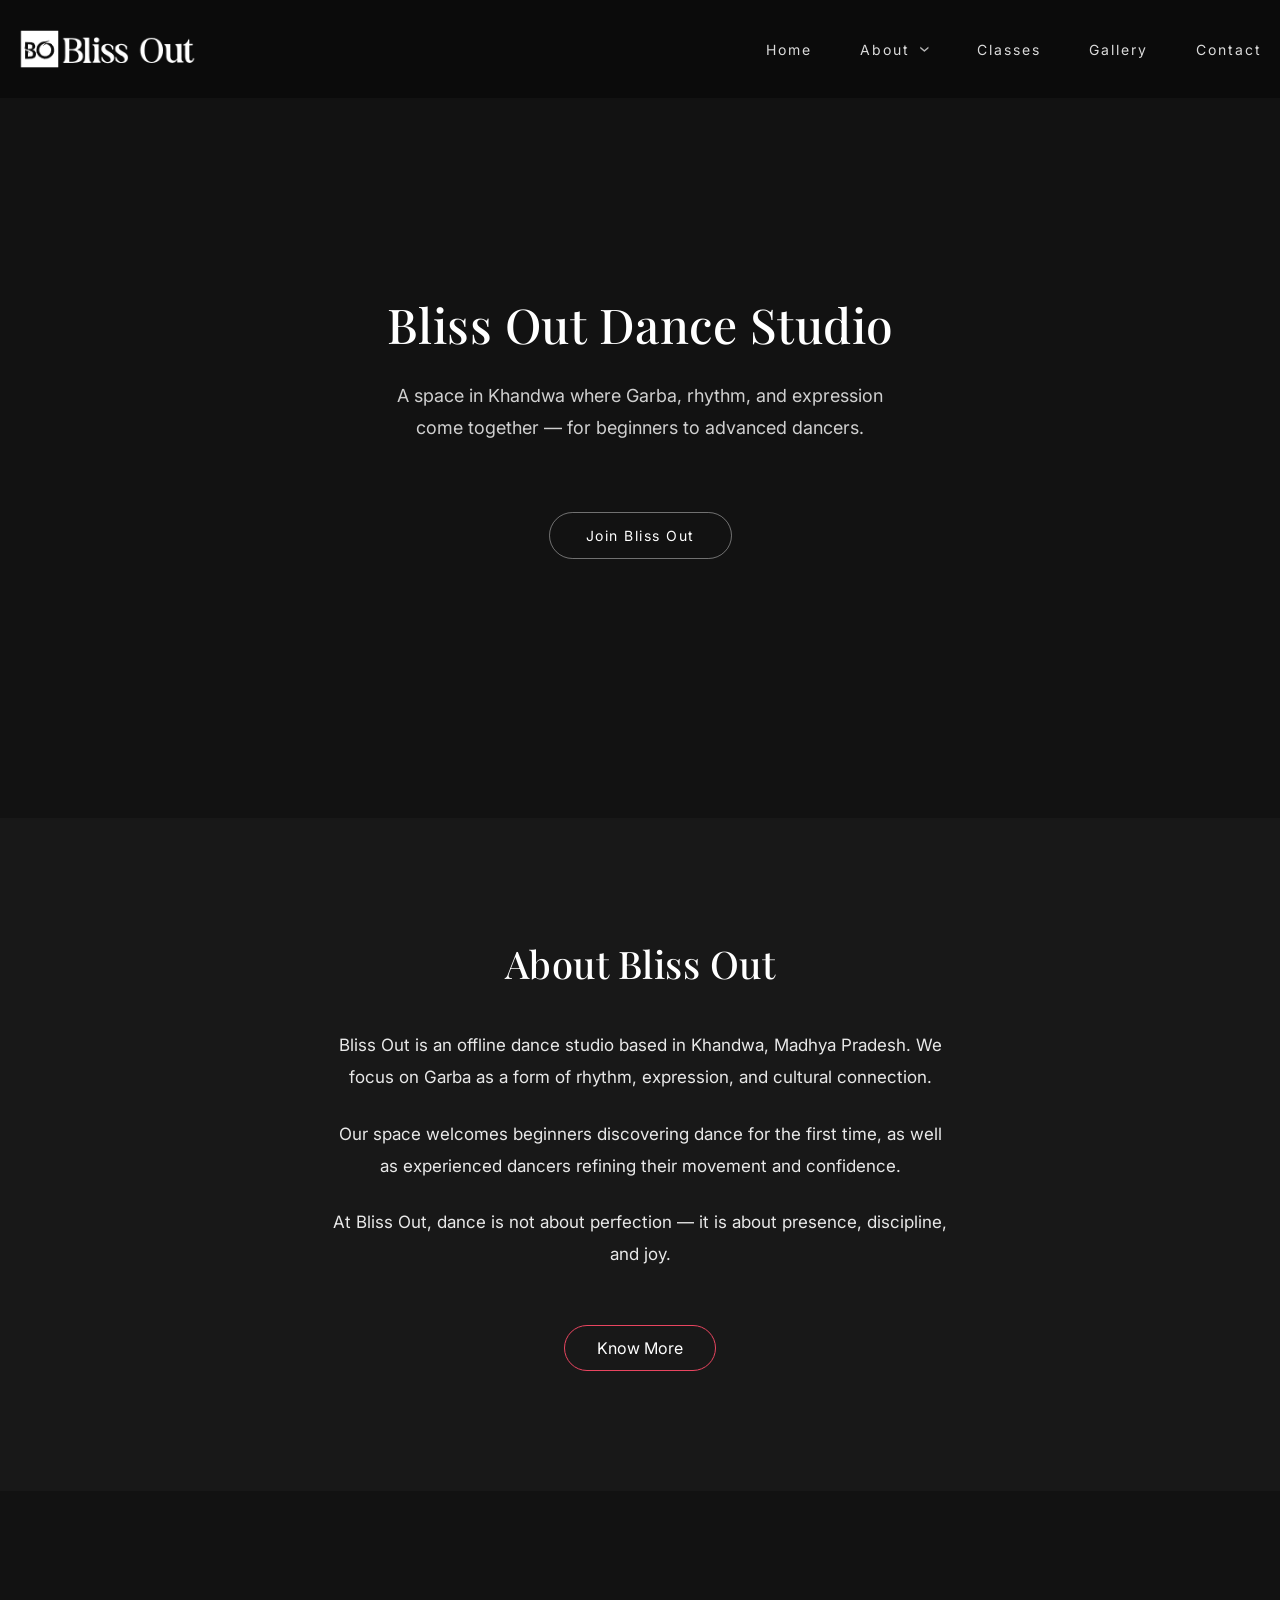
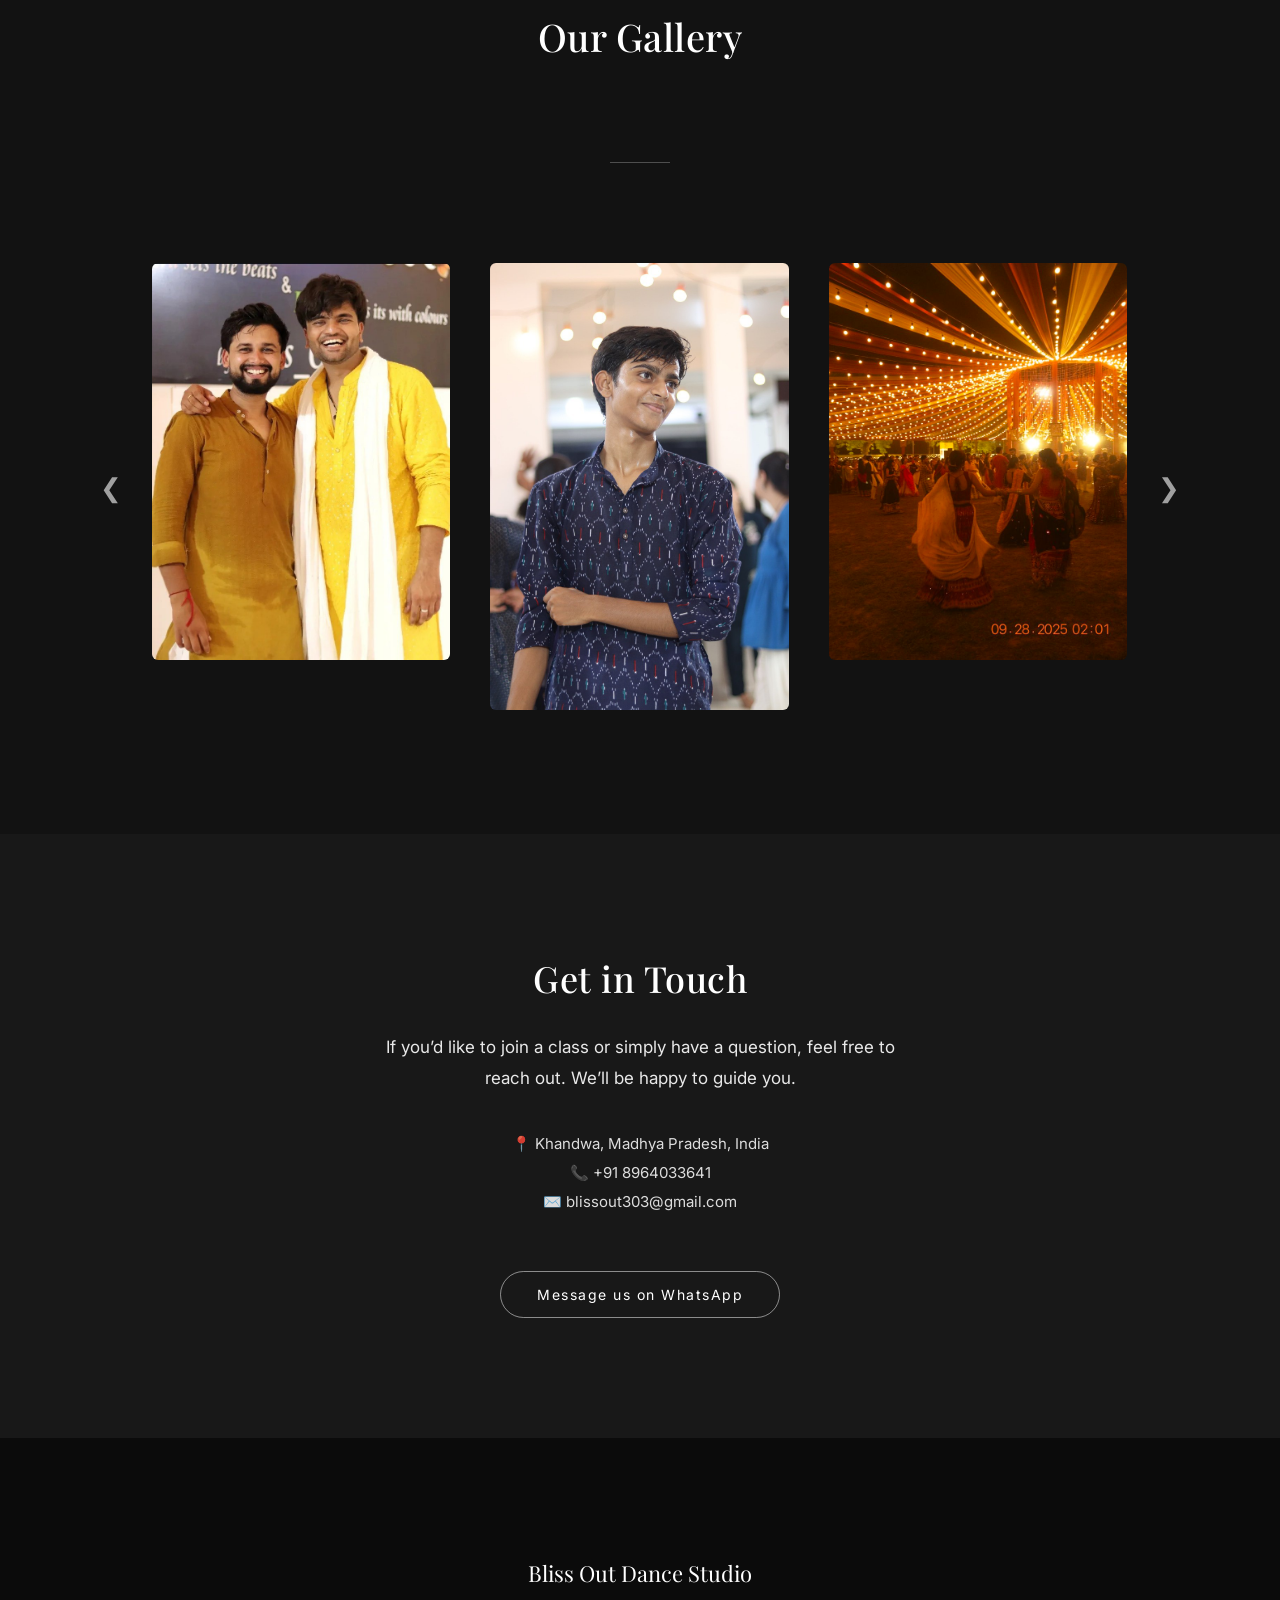
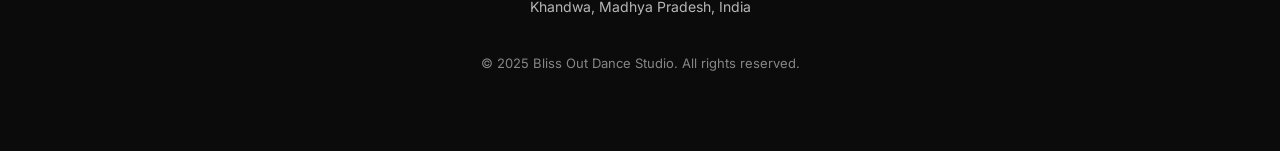
==== commit bd45cb5f: "update code" ====
--- a/index.html
+++ b/index.html
@@ -175,12 +175,6 @@
       </p>
     </footer>
 
-    <!-- Lightbox -->
-    <div class="lightbox" id="lightbox">
-      <span class="close">&times;</span>
-      <img id="lightbox-img" src="" Expanded image">
-    </div>
-
     <script src="script.js"></script>
 
     <div class="nav-backdrop"></div>
--- a/style.css
+++ b/style.css
@@ -374,42 +374,6 @@
   transform: translateY(0);
 }
 
-/* ================= ENTRY PASS ================= */
-.entry-pass {
-  display: flex;
-  justify-content: center;
-  margin-top: 30px;
-}
-
-.pass-card {
-  background: linear-gradient(180deg, #111, #000);
-  border-radius: 16px;
-  padding: 30px;
-  width: 100%;
-  max-width: 380px;
-  text-align: left;
-  box-shadow: 0 10px 30px rgba(0, 0, 0, 0.4);
-}
-
-.pass-card h3 {
-  text-align: center;
-  margin-bottom: 20px;
-  color: #e94560;
-}
-
-.pass-card p {
-  font-size: 15px;
-  margin-bottom: 10px;
-  opacity: 0.9;
-}
-
-.pass-card .pass-id {
-  margin-top: 15px;
-  font-size: 13px;
-  opacity: 0.7;
-  text-align: center;
-}
-
 /* ================= HOME GALLERY CAROUSEL ================= */
 
 .gallery-home {
